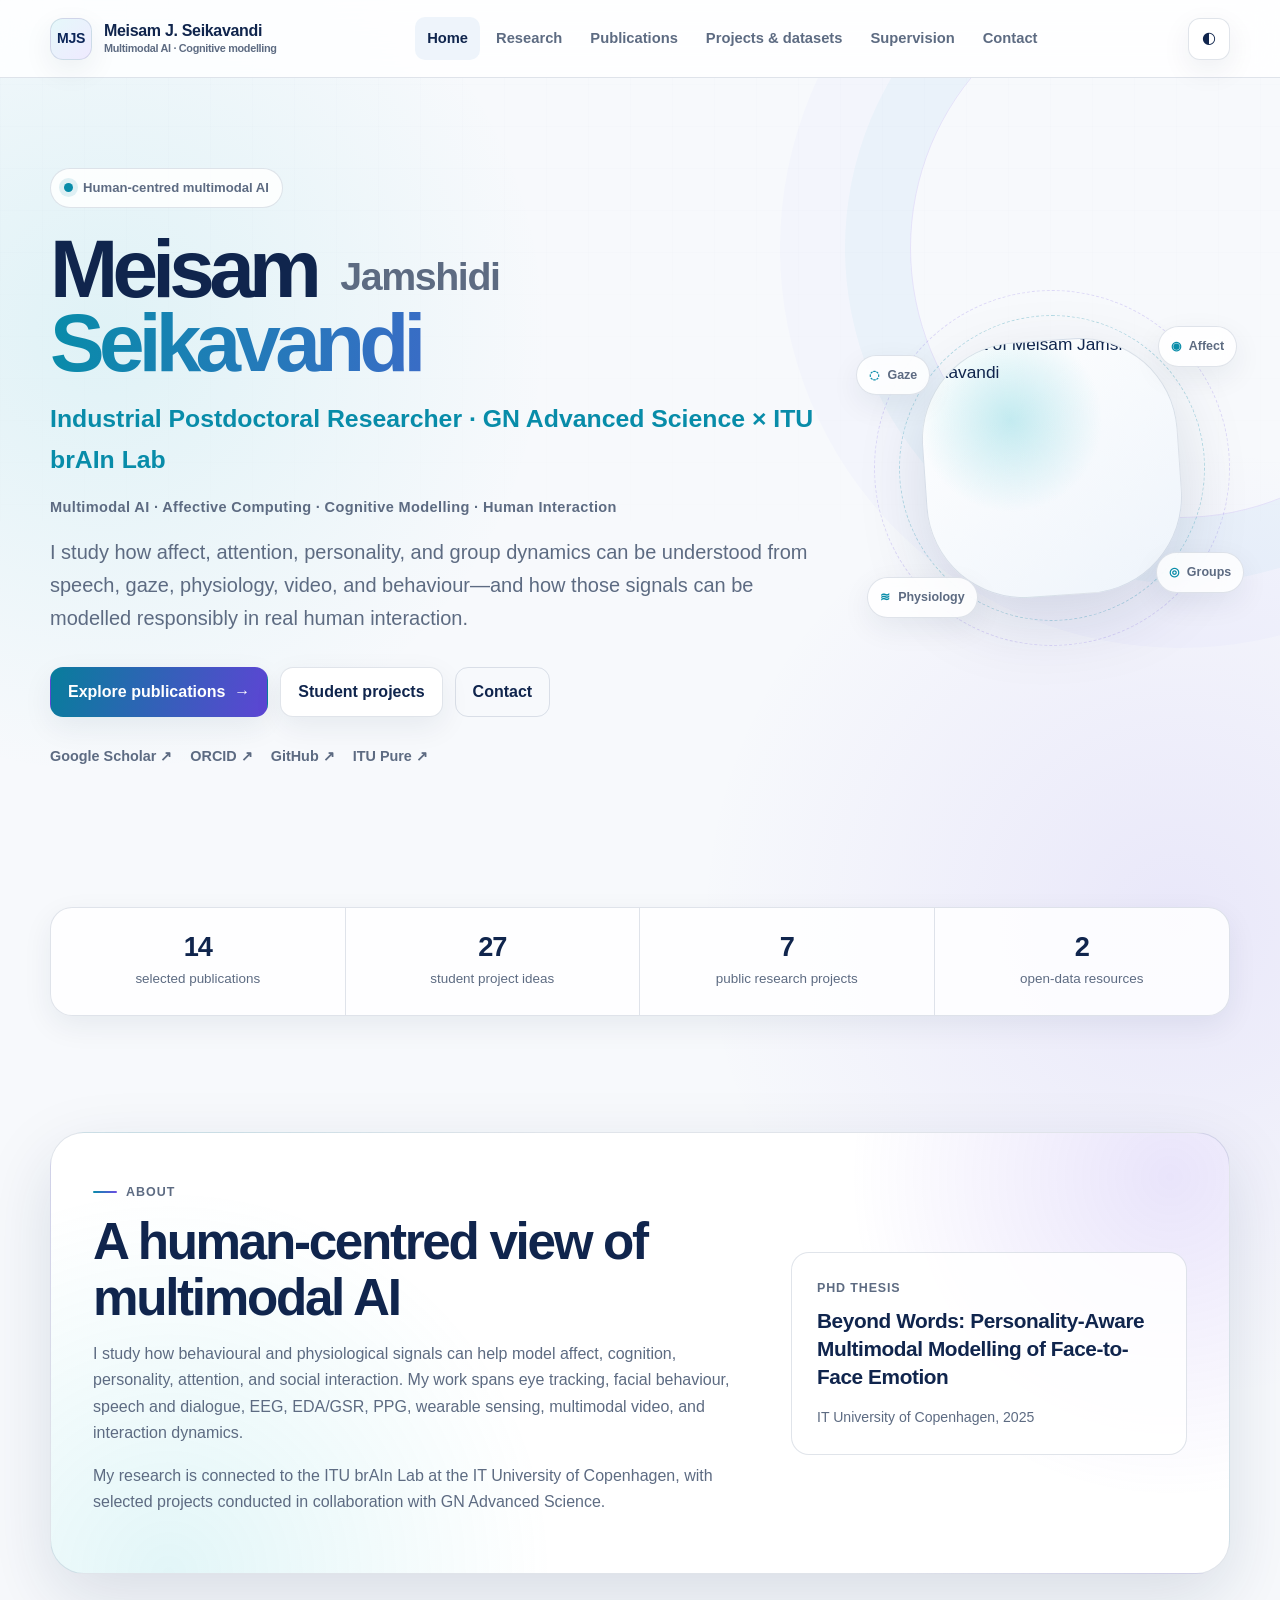
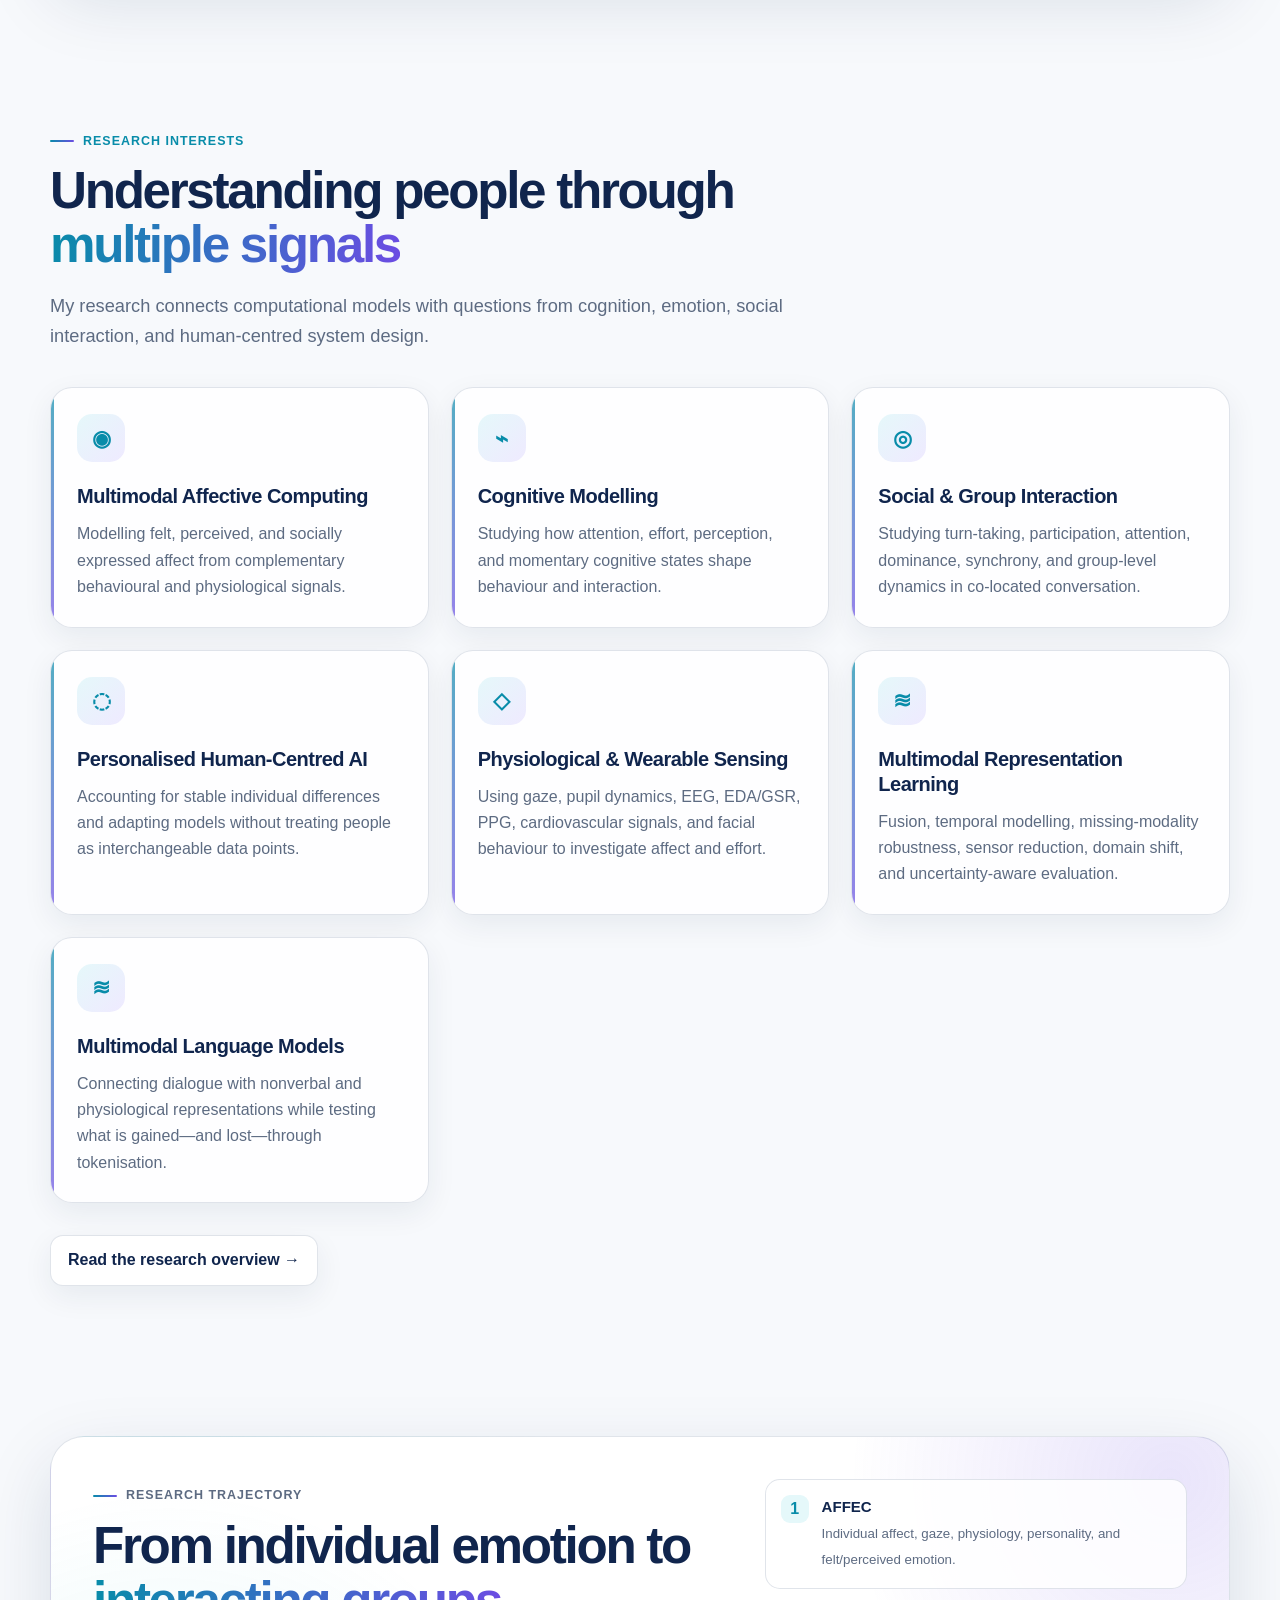
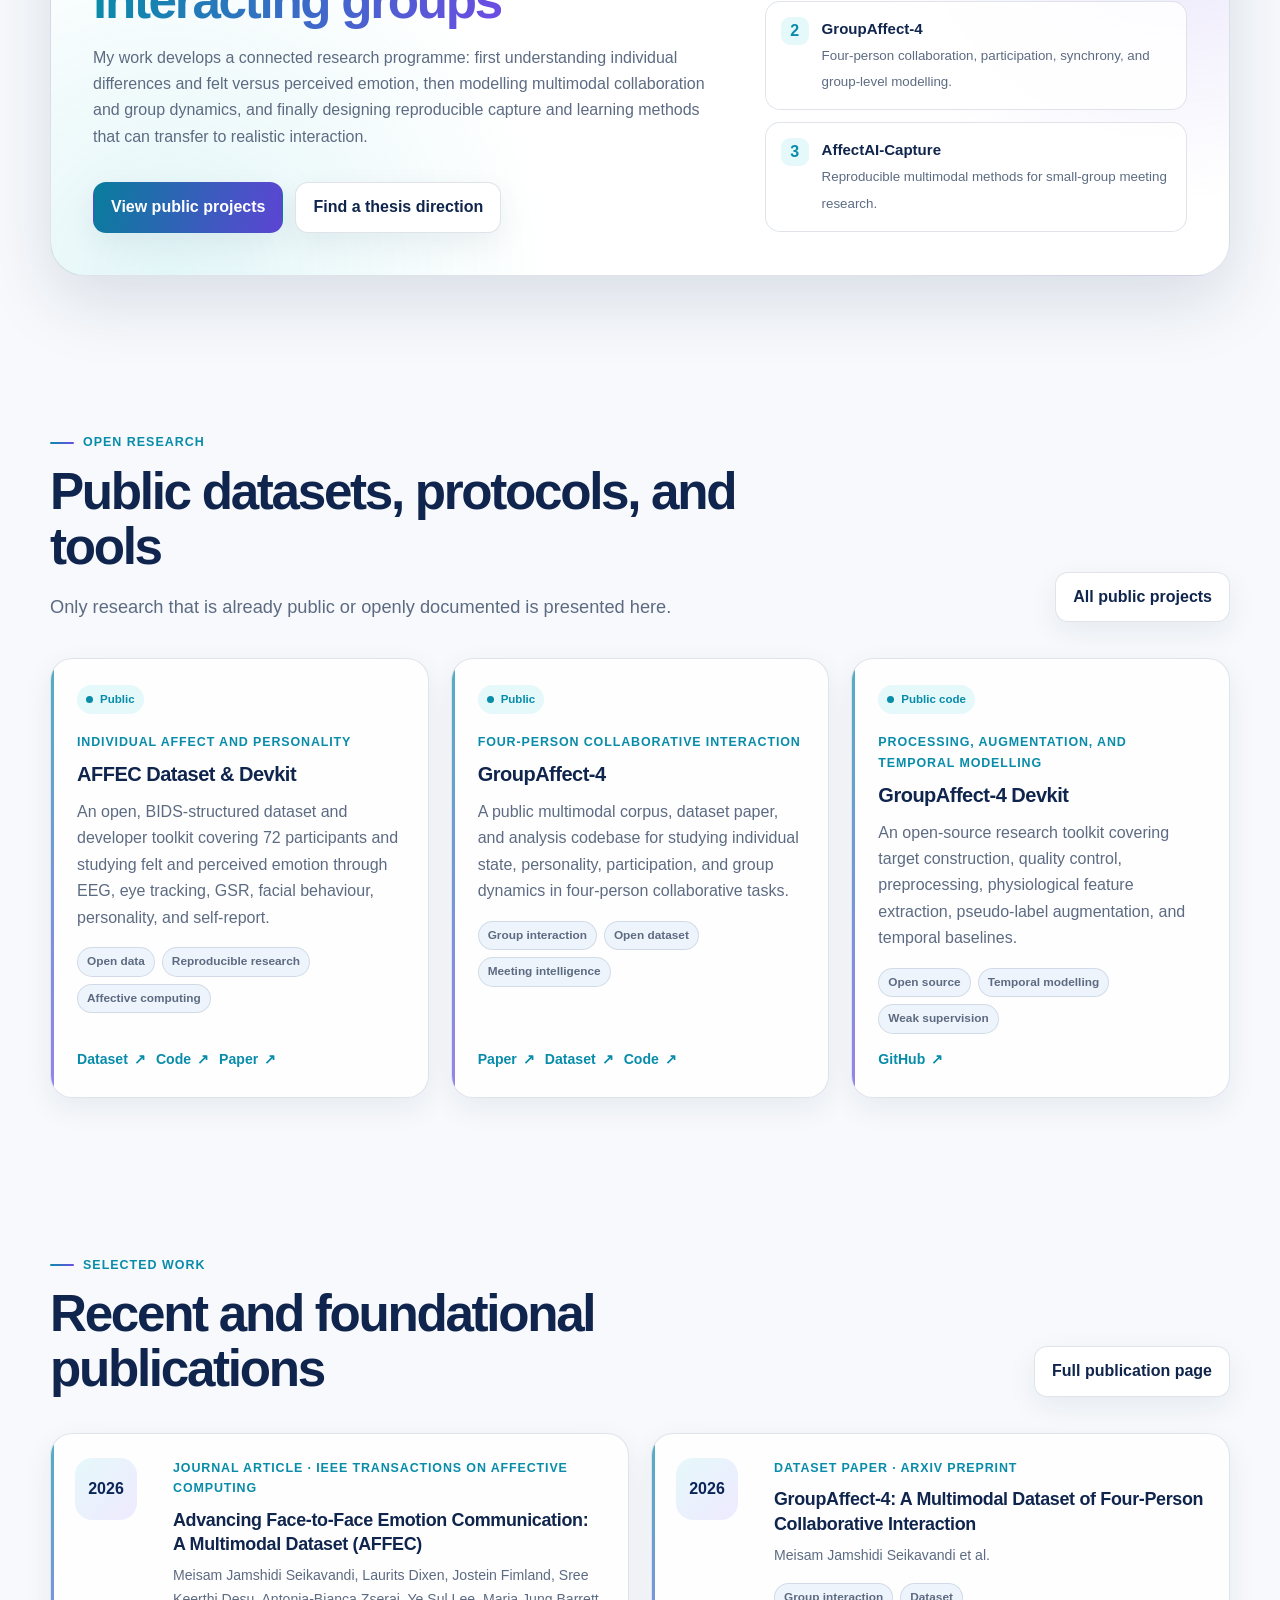
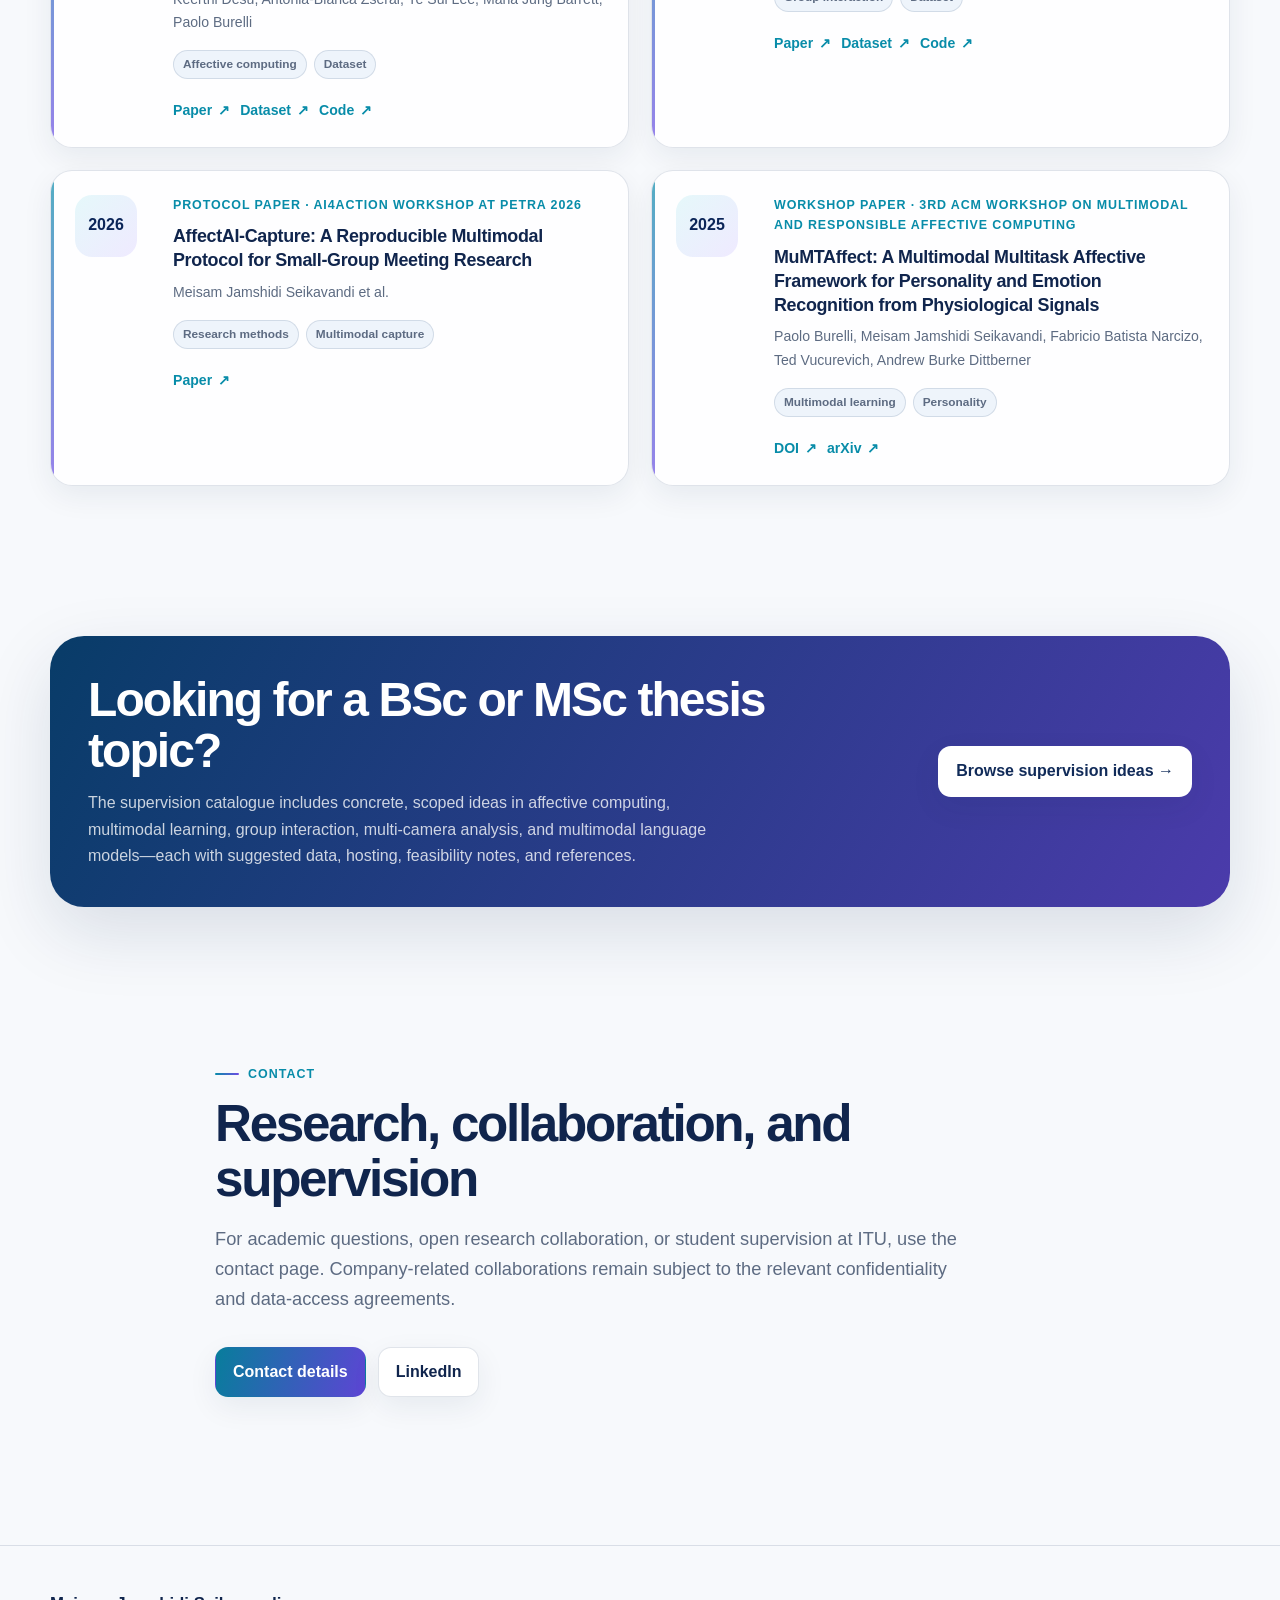
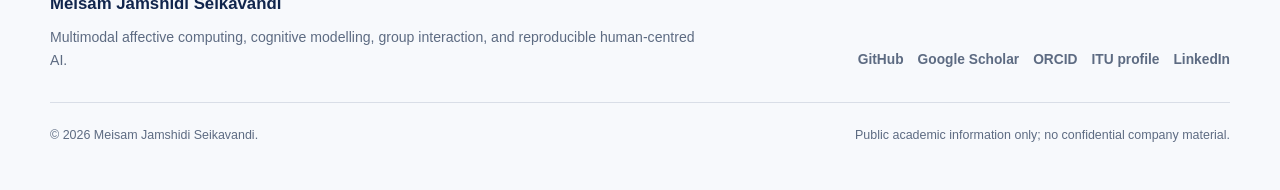
==== index.html @ 7ba114c7 "Create personal academic website" ====
<!doctype html>
<html lang="en">
<head>
  <meta charset="utf-8">
  <meta name="viewport" content="width=device-width, initial-scale=1">
  <title>Meisam Jamshidi Seikavandi | Multimodal AI & Cognitive Modelling</title>
  <meta name="description" content="Academic website of Meisam Jamshidi Seikavandi: multimodal affective computing, cognitive modelling, publications, public projects, and student supervision.">
  <meta name="author" content="Meisam Jamshidi Seikavandi">
  <meta name="theme-color" content="#0b2558">
  <link rel="canonical" href="https://meisamjam.github.io/">
  <link rel="icon" href="assets/img/favicon.svg" type="image/svg+xml">
  <link rel="manifest" href="site.webmanifest">
  <link rel="stylesheet" href="assets/css/styles.css">
  <meta property="og:type" content="website">
  <meta property="og:title" content="Meisam Jamshidi Seikavandi | Multimodal AI & Cognitive Modelling">
  <meta property="og:description" content="Academic website of Meisam Jamshidi Seikavandi: multimodal affective computing, cognitive modelling, publications, public projects, and student supervision.">
  <meta property="og:url" content="https://meisamjam.github.io/">
  <meta property="og:image" content="https://meisamjam.github.io/assets/img/og-card.png">
  <meta name="twitter:card" content="summary_large_image">
  
<script type="application/ld+json">
{
  "@context": "https://schema.org",
  "@type": "Person",
  "name": "Meisam Jamshidi Seikavandi",
  "url": "https://meisamjam.github.io/",
  "email": "mailto:meis@itu.dk",
  "jobTitle": "Industrial Postdoctoral Researcher",
  "affiliation": [
    {"@type": "Organization", "name": "GN Advanced Science"},
    {"@type": "CollegeOrUniversity", "name": "IT University of Copenhagen"}
  ],
  "sameAs": [
    "https://github.com/meisamjam",
    "https://orcid.org/0000-0002-1271-2481",
    "https://scholar.google.com/citations?hl=en&user=Su_d2HIAAAAJ",
    "https://pure.itu.dk/en/persons/meisam-jamshidi-seikavandi/",
    "https://www.linkedin.com/in/meisam-jamshidi-seikavandi/"
  ],
  "knowsAbout": [
    "Multimodal affective computing",
    "Cognitive modelling",
    "Eye tracking",
    "Psychophysiology",
    "Group interaction",
    "Meeting intelligence",
    "Machine learning"
  ]
}
</script>
</head>
<body data-page="home">
<a class="skip-link" href="#main">Skip to main content</a>
<header class="site-header"><div class="container nav-wrap">
<a class="brand" href="index.html" aria-label="Meisam Jamshidi Seikavandi — home">
  <span class="brand-mark" aria-hidden="true">MJS</span>
  <span class="brand-text">Meisam J. Seikavandi<small>Multimodal AI · Cognitive modelling</small></span>
</a>
<nav class="nav-links" id="navLinks" aria-label="Primary navigation">
  <a href="index.html" data-nav="home">Home</a>
  <a href="research.html" data-nav="research">Research</a>
  <a href="publications.html" data-nav="publications">Publications</a>
  <a href="projects.html" data-nav="projects">Projects & datasets</a>
  <a href="supervision.html" data-nav="supervision">Supervision</a>
  <a href="contact.html" data-nav="contact">Contact</a>
</nav>
<div class="nav-actions">
  <button class="icon-button" id="themeToggle" type="button" aria-label="Toggle colour theme" title="Toggle colour theme">◐</button>
  <button class="icon-button menu-button" id="menuToggle" type="button" aria-label="Open navigation" aria-expanded="false" aria-controls="navLinks">☰</button>
</div>
</div></header>
<main id="main">
  <section class="hero">
    <div class="container hero-grid">
      <div>
        <div class="hero-eyebrow"><span class="status-dot"></span> Human-centred multimodal AI</div>
        <h1>Meisam <span class="middle-name">Jamshidi</span><span class="name-break text-gradient">Seikavandi</span></h1>
        <p class="hero-role">Industrial Postdoctoral Researcher · GN Advanced Science × ITU brAIn Lab</p>
        <p class="research-identity">Multimodal AI · Affective Computing · Cognitive Modelling · Human Interaction</p>
        <p class="hero-copy">I study how affect, attention, personality, and group dynamics can be understood from speech, gaze, physiology, video, and behaviour—and how those signals can be modelled responsibly in real human interaction.</p>
        <div class="hero-actions">
          <a class="button button-primary" href="publications.html">Explore publications <span aria-hidden="true">→</span></a>
          <a class="button" href="supervision.html">Student projects</a>
          <a class="button button-ghost" href="contact.html">Contact</a>
        </div>
        <div class="hero-links" aria-label="Academic profiles">
          <a data-profile-link="scholar" href="#">Google Scholar ↗</a>
          <a data-profile-link="orcid" href="#">ORCID ↗</a>
          <a data-profile-link="github" href="#">GitHub ↗</a>
          <a data-profile-link="itu" href="#">ITU Pure ↗</a>
        </div>
      </div>
      <div class="hero-visual" aria-label="A visual representation of multimodal research">
        <div class="profile-orbit">
          <div class="profile-card"><img src="https://github.com/meisamjam.png" width="420" height="420" alt="Portrait of Meisam Jamshidi Seikavandi" referrerpolicy="no-referrer"></div>
          <span class="orbit-pill"><b>◉</b> Affect</span>
          <span class="orbit-pill"><b>◎</b> Groups</span>
          <span class="orbit-pill"><b>≋</b> Physiology</span>
          <span class="orbit-pill"><b>◌</b> Gaze</span>
        </div>
      </div>
    </div>
  </section>

  <section class="section-tight">
    <div class="container stat-strip" aria-label="Website overview">
      <div class="stat"><strong id="publicationCount">—</strong><span>selected publications</span></div>
      <div class="stat"><strong id="supervisionCount">—</strong><span>student project ideas</span></div>
      <div class="stat"><strong id="publicProjectCount">—</strong><span>public research projects</span></div>
      <div class="stat"><strong id="openDatasetCount">—</strong><span>open-data resources</span></div>
    </div>
  </section>

  <section class="section-tight" id="about">
    <div class="container highlight-panel about-panel">
      <div>
        <p class="section-kicker">About</p>
        <h2>A human-centred view of multimodal AI</h2>
        <p>I study how behavioural and physiological signals can help model affect, cognition, personality, attention, and social interaction. My work spans eye tracking, facial behaviour, speech and dialogue, EEG, EDA/GSR, PPG, wearable sensing, multimodal video, and interaction dynamics.</p>
        <p>My research is connected to the ITU brAIn Lab at the IT University of Copenhagen, with selected projects conducted in collaboration with GN Advanced Science.</p>
      </div>
      <aside class="thesis-callout">
        <p class="eyebrow">PhD thesis</p>
        <h3>Beyond Words: Personality-Aware Multimodal Modelling of Face-to-Face Emotion</h3>
        <p>IT University of Copenhagen, 2025</p>
      </aside>
    </div>
  </section>

  <section class="section" id="research">
    <div class="container">
      <div class="section-header">
        <div>
          <p class="section-kicker">Research interests</p>
          <h2 class="section-heading">Understanding people through <span class="text-gradient">multiple signals</span></h2>
          <p class="section-lead">My research connects computational models with questions from cognition, emotion, social interaction, and human-centred system design.</p>
        </div>
      </div>
      <div class="grid grid-3" id="interestGrid" data-research-grid></div>
      <div class="hero-actions">
        <a class="button" href="research.html">Read the research overview →</a>
      </div>
    </div>
  </section>

  <section class="section-tight">
    <div class="container highlight-panel">
      <div>
        <p class="section-kicker">Research trajectory</p>
        <h2>From individual emotion to <span class="text-gradient">interacting groups</span></h2>
        <p>My work develops a connected research programme: first understanding individual differences and felt versus perceived emotion, then modelling multimodal collaboration and group dynamics, and finally designing reproducible capture and learning methods that can transfer to realistic interaction.</p>
        <div class="hero-actions">
          <a class="button button-primary" href="projects.html">View public projects</a>
          <a class="button" href="supervision.html">Find a thesis direction</a>
        </div>
      </div>
      <div class="highlight-list">
        <div class="highlight-item"><span>1</span><div><b>AFFEC</b><small>Individual affect, gaze, physiology, personality, and felt/perceived emotion.</small></div></div>
        <div class="highlight-item"><span>2</span><div><b>GroupAffect-4</b><small>Four-person collaboration, participation, synchrony, and group-level modelling.</small></div></div>
        <div class="highlight-item"><span>3</span><div><b>AffectAI-Capture</b><small>Reproducible multimodal methods for small-group meeting research.</small></div></div>
      </div>
    </div>
  </section>

  <section class="section" id="projects">
    <div class="container">
      <div class="section-header">
        <div>
          <p class="section-kicker">Open research</p>
          <h2 class="section-heading">Public datasets, protocols, and tools</h2>
          <p class="section-lead">Only research that is already public or openly documented is presented here.</p>
        </div>
        <a class="button" href="projects.html">All public projects</a>
      </div>
      <div class="grid grid-3" id="featuredProjects"></div>
    </div>
  </section>

  <section class="section-tight" id="publications">
    <div class="container">
      <div class="section-header">
        <div>
          <p class="section-kicker">Selected work</p>
          <h2 class="section-heading">Recent and foundational publications</h2>
        </div>
        <a class="button" href="publications.html">Full publication page</a>
      </div>
      <div class="grid grid-2" id="featuredPublications"></div>
    </div>
  </section>

  <section class="section">
    <div class="container cta">
      <div>
        <h2>Looking for a BSc or MSc thesis topic?</h2>
        <p>The supervision catalogue includes concrete, scoped ideas in affective computing, multimodal learning, group interaction, multi-camera analysis, and multimodal language models—each with suggested data, hosting, feasibility notes, and references.</p>
      </div>
      <a class="button" href="supervision.html">Browse supervision ideas →</a>
    </div>
  </section>

  <section class="section-tight" id="contact">
    <div class="narrow">
      <p class="section-kicker">Contact</p>
      <h2 class="section-heading">Research, collaboration, and supervision</h2>
      <p class="section-lead">For academic questions, open research collaboration, or student supervision at ITU, use the contact page. Company-related collaborations remain subject to the relevant confidentiality and data-access agreements.</p>
      <div class="hero-actions">
        <a class="button button-primary" href="contact.html">Contact details</a>
        <a class="button" data-profile-link="linkedin" href="#">LinkedIn</a>
      </div>
    </div>
  </section>
</main>

<footer class="site-footer">
  <div class="container">
    <div class="footer-grid">
      <div>
        <div class="footer-title">Meisam Jamshidi Seikavandi</div>
        <p class="footer-copy">Multimodal affective computing, cognitive modelling, group interaction, and reproducible human-centred AI.</p>
      </div>
      <div class="footer-links">
        <a data-profile-link="github" href="#">GitHub</a>
        <a data-profile-link="scholar" href="#">Google Scholar</a>
        <a data-profile-link="orcid" href="#">ORCID</a>
        <a data-profile-link="itu" href="#">ITU profile</a>
        <a data-profile-link="linkedin" href="#">LinkedIn</a>
      </div>
    </div>
    <div class="footer-bottom">
      <span>© <span data-current-year></span> Meisam Jamshidi Seikavandi.</span>
      <span>Public academic information only; no confidential company material.</span>
    </div>
  </div>
</footer>
<button class="icon-button back-to-top" id="backToTop" type="button" aria-label="Back to top" title="Back to top">↑</button>
<script src="assets/data/profile.js"></script>
<script src="assets/js/data.js"></script>
<script src="assets/js/main.js"></script>

</body>
</html>
---- assets/css/styles.css ----
:root {
  --bg: #f7f9fc;
  --bg-elevated: rgba(255, 255, 255, 0.84);
  --surface: #ffffff;
  --surface-2: #eef4fb;
  --text: #10254d;
  --muted: #5d6b82;
  --line: rgba(18, 48, 93, 0.13);
  --navy: #0b2558;
  --teal: #088ca9;
  --cyan: #20b8c7;
  --violet: #6c4ce3;
  --violet-soft: #efeaff;
  --teal-soft: #e5f8fa;
  --shadow-sm: 0 10px 30px rgba(16, 37, 77, 0.07);
  --shadow-lg: 0 25px 70px rgba(16, 37, 77, 0.13);
  --radius-sm: 12px;
  --radius: 22px;
  --radius-lg: 34px;
  --container: 1180px;
  --header-height: 78px;
  color-scheme: light;
}
[data-theme="dark"] {
  --bg: #081426;
  --bg-elevated: rgba(10, 26, 48, 0.88);
  --surface: #0e203a;
  --surface-2: #132945;
  --text: #edf5ff;
  --muted: #a9b9cf;
  --line: rgba(216, 232, 255, 0.13);
  --navy: #edf5ff;
  --teal: #42cfde;
  --cyan: #62dce5;
  --violet: #9e8aff;
  --violet-soft: rgba(108, 76, 227, 0.16);
  --teal-soft: rgba(8, 140, 169, 0.16);
  --shadow-sm: 0 12px 32px rgba(0, 0, 0, 0.18);
  --shadow-lg: 0 28px 80px rgba(0, 0, 0, 0.34);
  color-scheme: dark;
}
*,
*::before,
*::after { box-sizing: border-box; }
html {
  scroll-behavior: smooth;
  scroll-padding-top: calc(var(--header-height) + 24px);
}
body {
  margin: 0;
  min-height: 100vh;
  font-family: Inter, ui-sans-serif, -apple-system, BlinkMacSystemFont, "Segoe UI", Roboto, Helvetica, Arial, sans-serif;
  font-size: 16px;
  line-height: 1.65;
  color: var(--text);
  background:
    radial-gradient(circle at 8% 5%, rgba(32, 184, 199, 0.11), transparent 28rem),
    radial-gradient(circle at 92% 14%, rgba(108, 76, 227, 0.10), transparent 30rem),
    var(--bg);
  text-rendering: optimizeLegibility;
  -webkit-font-smoothing: antialiased;
}
body::before {
  content: "";
  position: fixed;
  inset: 0;
  pointer-events: none;
  opacity: .35;
  background-image:
    linear-gradient(rgba(19, 67, 109, .035) 1px, transparent 1px),
    linear-gradient(90deg, rgba(19, 67, 109, .035) 1px, transparent 1px);
  background-size: 42px 42px;
  mask-image: linear-gradient(to bottom, black, transparent 80%);
  z-index: -1;
}
a { color: var(--teal); text-decoration-thickness: .08em; text-underline-offset: .18em; }
a:hover { color: var(--violet); }
img, svg { max-width: 100%; display: block; }
button, input, select { font: inherit; }
button { color: inherit; }
[hidden] { display: none !important; }
::selection { background: rgba(32, 184, 199, .25); }
:focus-visible { outline: 3px solid color-mix(in srgb, var(--cyan), white 18%); outline-offset: 3px; }
.skip-link {
  position: fixed;
  left: 16px;
  top: -100px;
  z-index: 999;
  padding: 10px 16px;
  border-radius: 10px;
  background: var(--navy);
  color: white;
  transition: top .2s ease;
}
.skip-link:focus { top: 16px; }
.container {
  width: min(calc(100% - 36px), var(--container));
  margin-inline: auto;
}
.narrow { width: min(calc(100% - 36px), 850px); margin-inline: auto; }
.section { padding: 92px 0; }
.section-tight { padding: 58px 0; }
.section-kicker {
  display: inline-flex;
  align-items: center;
  gap: 9px;
  margin: 0 0 12px;
  font-weight: 780;
  color: var(--teal);
  letter-spacing: .08em;
  text-transform: uppercase;
  font-size: .78rem;
}
.section-kicker::before {
  content: "";
  width: 24px;
  height: 2px;
  border-radius: 5px;
  background: linear-gradient(90deg, var(--teal), var(--violet));
}
.section-heading {
  margin: 0;
  max-width: 800px;
  font-size: clamp(2rem, 4vw, 3.45rem);
  line-height: 1.07;
  letter-spacing: -.045em;
}
.section-lead {
  max-width: 760px;
  margin: 18px 0 0;
  color: var(--muted);
  font-size: clamp(1rem, 1.5vw, 1.14rem);
}
.section-header {
  display: flex;
  justify-content: space-between;
  align-items: end;
  gap: 28px;
  margin-bottom: 36px;
}
.text-gradient {
  background: linear-gradient(100deg, var(--teal), var(--violet));
  -webkit-background-clip: text;
  background-clip: text;
  color: transparent;
}
.site-header {
  position: sticky;
  top: 0;
  z-index: 100;
  height: var(--header-height);
  border-bottom: 1px solid var(--line);
  background: var(--bg-elevated);
  backdrop-filter: blur(18px) saturate(150%);
  -webkit-backdrop-filter: blur(18px) saturate(150%);
}
.nav-wrap {
  height: 100%;
  display: flex;
  align-items: center;
  justify-content: space-between;
  gap: 24px;
}
.brand {
  display: inline-flex;
  align-items: center;
  gap: 12px;
  color: var(--text);
  text-decoration: none;
  font-weight: 820;
  letter-spacing: -.02em;
}
.brand-mark {
  width: 42px;
  height: 42px;
  display: grid;
  place-items: center;
  border: 1px solid var(--line);
  border-radius: 13px;
  background: linear-gradient(135deg, var(--teal-soft), var(--violet-soft));
  color: var(--navy);
  font-size: .88rem;
  box-shadow: var(--shadow-sm);
}
.brand-text { display: grid; line-height: 1.1; }
.brand-text small { color: var(--muted); font-weight: 620; font-size: .68rem; margin-top: 3px; }
.nav-links {
  display: flex;
  align-items: center;
  gap: 4px;
}
.nav-links a {
  padding: 9px 12px;
  border-radius: 10px;
  color: var(--muted);
  text-decoration: none;
  font-weight: 680;
  font-size: .92rem;
}
.nav-links a:hover,
.nav-links a[aria-current="page"] {
  color: var(--text);
  background: var(--surface-2);
}
.nav-actions { display: flex; align-items: center; gap: 8px; }
.icon-button {
  width: 42px;
  height: 42px;
  display: grid;
  place-items: center;
  border: 1px solid var(--line);
  border-radius: 12px;
  background: var(--surface);
  cursor: pointer;
  box-shadow: var(--shadow-sm);
}
.icon-button:hover { border-color: color-mix(in srgb, var(--teal), transparent 45%); transform: translateY(-1px); }
.menu-button { display: none; }
.hero {
  position: relative;
  overflow: hidden;
  padding: 90px 0 80px;
}
.hero::after {
  content: "";
  position: absolute;
  width: 540px;
  height: 540px;
  right: -170px;
  top: -100px;
  border: 1px solid rgba(108, 76, 227, .13);
  border-radius: 50%;
  box-shadow:
    0 0 0 65px rgba(32, 184, 199, .04),
    0 0 0 130px rgba(108, 76, 227, .025);
  pointer-events: none;
}
.hero-grid {
  display: grid;
  grid-template-columns: minmax(0, 1.4fr) minmax(300px, .65fr);
  gap: 58px;
  align-items: center;
}
.hero-eyebrow {
  display: inline-flex;
  align-items: center;
  gap: 10px;
  padding: 8px 13px;
  border: 1px solid var(--line);
  border-radius: 999px;
  color: var(--muted);
  background: var(--bg-elevated);
  font-weight: 700;
  font-size: .82rem;
}
.status-dot {
  width: 9px;
  height: 9px;
  border-radius: 50%;
  background: var(--teal);
  box-shadow: 0 0 0 5px rgba(8, 140, 169, .12);
}
.hero h1 {
  margin: 24px 0 18px;
  max-width: 850px;
  font-size: clamp(3.2rem, 6.4vw, 5.5rem);
  line-height: .91;
  letter-spacing: -.07em;
}
.hero h1 .name-break { display: block; }
.hero h1 .middle-name { display: inline-block; margin-left: .18em; font-size: .48em; letter-spacing: -.035em; vertical-align: .18em; color: var(--muted); }
.hero-role {
  margin: 0 0 20px;
  color: var(--teal);
  font-weight: 790;
  font-size: clamp(1.1rem, 2.2vw, 1.55rem);
}
.research-identity {
  margin: -6px 0 17px;
  color: var(--muted);
  font-size: .91rem;
  font-weight: 740;
  letter-spacing: .025em;
}
.hero-copy {
  max-width: 760px;
  margin: 0;
  color: var(--muted);
  font-size: clamp(1.05rem, 1.7vw, 1.25rem);
}
.hero-actions {
  display: flex;
  flex-wrap: wrap;
  gap: 12px;
  margin-top: 32px;
}
.button {
  display: inline-flex;
  align-items: center;
  justify-content: center;
  gap: 9px;
  min-height: 46px;
  padding: 11px 17px;
  border: 1px solid var(--line);
  border-radius: 13px;
  color: var(--text);
  background: var(--surface);
  text-decoration: none;
  font-weight: 760;
  box-shadow: var(--shadow-sm);
  cursor: pointer;
  transition: transform .18s ease, box-shadow .18s ease, border-color .18s ease;
}
.button:hover {
  color: var(--text);
  border-color: rgba(8, 140, 169, .35);
  transform: translateY(-2px);
  box-shadow: var(--shadow-lg);
}
.button-primary {
  color: white;
  border-color: transparent;
  background: linear-gradient(105deg, #087d9c, #5d45d4);
}
.button-primary:hover { color: white; }
.button-ghost { background: transparent; box-shadow: none; }
.hero-links {
  display: flex;
  flex-wrap: wrap;
  gap: 18px;
  margin-top: 28px;
}
.hero-links a {
  color: var(--muted);
  text-decoration: none;
  font-weight: 680;
  font-size: .9rem;
}
.hero-links a:hover { color: var(--teal); }
.hero-visual {
  position: relative;
  min-height: 490px;
  display: grid;
  place-items: center;
}
.profile-orbit {
  position: relative;
  width: min(100%, 420px);
  aspect-ratio: 1;
  display: grid;
  place-items: center;
}
.profile-orbit::before,
.profile-orbit::after {
  content: "";
  position: absolute;
  inset: 7%;
  border: 1px dashed rgba(8, 140, 169, .28);
  border-radius: 50%;
  animation: spin 32s linear infinite;
}
.profile-orbit::after {
  inset: 0;
  border-color: rgba(108, 76, 227, .19);
  animation-direction: reverse;
  animation-duration: 44s;
}
.profile-card {
  position: relative;
  z-index: 2;
  width: 72%;
  aspect-ratio: 1;
  display: grid;
  place-items: center;
  border: 1px solid var(--line);
  border-radius: 38%;
  overflow: hidden;
  background:
    radial-gradient(circle at 35% 30%, rgba(32, 184, 199, .25), transparent 38%),
    linear-gradient(145deg, var(--surface), var(--surface-2));
  box-shadow: var(--shadow-lg);
  transform: rotate(-4deg);
}
.profile-card img {
  width: 100%;
  height: 100%;
  object-fit: cover;
  transform: rotate(4deg) scale(1.08);
}
.profile-initials {
  font-size: clamp(3.3rem, 8vw, 5.8rem);
  font-weight: 870;
  letter-spacing: -.08em;
  color: var(--navy);
}
.orbit-pill {
  position: absolute;
  z-index: 3;
  display: flex;
  align-items: center;
  gap: 8px;
  padding: 9px 12px;
  border: 1px solid var(--line);
  border-radius: 999px;
  background: var(--bg-elevated);
  backdrop-filter: blur(10px);
  box-shadow: var(--shadow-sm);
  color: var(--muted);
  font-size: .78rem;
  font-weight: 720;
}
.orbit-pill b { color: var(--teal); }
.orbit-pill:nth-child(2) { top: 10%; right: -2%; }
.orbit-pill:nth-child(3) { bottom: 15%; right: -4%; }
.orbit-pill:nth-child(4) { bottom: 8%; left: -2%; }
.orbit-pill:nth-child(5) { top: 18%; left: -5%; }
@keyframes spin { to { transform: rotate(360deg); } }
.stat-strip {
  display: grid;
  grid-template-columns: repeat(4, 1fr);
  border: 1px solid var(--line);
  border-radius: var(--radius);
  background: var(--bg-elevated);
  box-shadow: var(--shadow-sm);
  overflow: hidden;
}
.stat {
  padding: 25px;
  text-align: center;
  border-right: 1px solid var(--line);
}
.stat:last-child { border-right: 0; }
.stat strong { display: block; font-size: 1.7rem; line-height: 1; letter-spacing: -.04em; }
.stat span { display: block; margin-top: 8px; color: var(--muted); font-size: .84rem; }
.grid { display: grid; gap: 22px; }
.grid-2 { grid-template-columns: repeat(2, minmax(0, 1fr)); }
.grid-3 { grid-template-columns: repeat(3, minmax(0, 1fr)); }
.card {
  position: relative;
  border: 1px solid var(--line);
  border-radius: var(--radius);
  background: var(--bg-elevated);
  box-shadow: var(--shadow-sm);
  overflow: hidden;
}
.card::before {
  content: "";
  position: absolute;
  inset: 0 auto 0 0;
  width: 3px;
  background: linear-gradient(var(--teal), var(--violet));
  opacity: .7;
}
.card-body { padding: 26px; }
.card-title { margin: 0; font-size: 1.25rem; line-height: 1.25; letter-spacing: -.025em; }
.card-copy { margin: 12px 0 0; color: var(--muted); }
.interest-card { min-height: 215px; }
.interest-icon {
  width: 48px;
  height: 48px;
  display: grid;
  place-items: center;
  margin-bottom: 22px;
  border-radius: 15px;
  background: linear-gradient(135deg, var(--teal-soft), var(--violet-soft));
  color: var(--teal);
  font-size: 1.35rem;
  font-weight: 900;
}
.highlight-panel {
  position: relative;
  display: grid;
  grid-template-columns: 1.2fr .8fr;
  gap: 38px;
  padding: 42px;
  border: 1px solid var(--line);
  border-radius: var(--radius-lg);
  background:
    radial-gradient(circle at 95% 10%, rgba(108, 76, 227, .15), transparent 20rem),
    radial-gradient(circle at 10% 100%, rgba(32, 184, 199, .13), transparent 24rem),
    var(--surface);
  box-shadow: var(--shadow-lg);
}
.highlight-panel h2 { margin: 0; font-size: clamp(2rem, 4vw, 3.3rem); line-height: 1.08; letter-spacing: -.045em; }
.highlight-panel p { color: var(--muted); }
.about-panel { grid-template-columns: 1.25fr .75fr; align-items: center; }
.thesis-callout {
  padding: 25px;
  border: 1px solid var(--line);
  border-radius: 18px;
  background: var(--bg-elevated);
}
.thesis-callout h3 { margin: 0; font-size: 1.3rem; line-height: 1.35; letter-spacing: -.02em; }
.thesis-callout p:last-child { margin-bottom: 0; font-size: .88rem; }
.highlight-list {
  display: grid;
  gap: 12px;
  align-content: center;
}
.highlight-item {
  display: flex;
  gap: 13px;
  align-items: start;
  padding: 15px;
  border: 1px solid var(--line);
  border-radius: 15px;
  background: var(--bg-elevated);
}
.highlight-item span:first-child {
  flex: 0 0 28px;
  height: 28px;
  display: grid;
  place-items: center;
  border-radius: 9px;
  background: var(--teal-soft);
  color: var(--teal);
  font-weight: 900;
}
.highlight-item b { display: block; font-size: .94rem; }
.highlight-item small { color: var(--muted); }
.eyebrow {
  margin: 0 0 9px;
  color: var(--teal);
  font-size: .78rem;
  font-weight: 800;
  letter-spacing: .07em;
  text-transform: uppercase;
}
.tag-row { display: flex; flex-wrap: wrap; gap: 7px; margin-top: 16px; }
.tag {
  display: inline-flex;
  align-items: center;
  min-height: 27px;
  padding: 4px 9px;
  border: 1px solid var(--line);
  border-radius: 999px;
  color: var(--muted);
  background: var(--surface-2);
  font-size: .74rem;
  font-weight: 700;
}
.tag-teal { color: var(--teal); background: var(--teal-soft); }
.tag-violet { color: var(--violet); background: var(--violet-soft); }
.link-row { display: flex; flex-wrap: wrap; gap: 10px; margin-top: 20px; }
.text-link {
  display: inline-flex;
  align-items: center;
  gap: 6px;
  color: var(--teal);
  text-decoration: none;
  font-size: .88rem;
  font-weight: 790;
}
.text-link::after { content: "↗"; transition: transform .15s ease; }
.text-link:hover::after { transform: translate(2px, -2px); }
.publication-identifier {
  color: var(--muted);
  font-size: .82rem;
  font-weight: 700;
}
.publication-card { display: grid; grid-template-columns: 76px 1fr; gap: 22px; padding: 24px; }
.pub-year {
  width: 62px;
  height: 62px;
  display: grid;
  place-items: center;
  border-radius: 17px;
  background: linear-gradient(135deg, var(--teal-soft), var(--violet-soft));
  color: var(--navy);
  font-weight: 850;
}
.pub-content h3 { margin: 0; font-size: 1.12rem; line-height: 1.35; letter-spacing: -.018em; }
.pub-meta { margin: 8px 0 0; color: var(--muted); font-size: .88rem; }
.pub-summary { margin: 12px 0 0; color: var(--muted); font-size: .93rem; }
.page-hero {
  padding: 80px 0 54px;
  border-bottom: 1px solid var(--line);
}
.page-hero h1 {
  margin: 12px 0 16px;
  max-width: 900px;
  font-size: clamp(2.9rem, 5.7vw, 5.15rem);
  line-height: .96;
  letter-spacing: -.065em;
}
.page-hero p { max-width: 770px; margin: 0; color: var(--muted); font-size: 1.13rem; }
.filter-bar {
  position: sticky;
  top: calc(var(--header-height) + 12px);
  z-index: 30;
  display: grid;
  grid-template-columns: minmax(220px, 1fr) repeat(3, minmax(140px, .42fr));
  gap: 12px;
  margin-bottom: 30px;
  padding: 13px;
  border: 1px solid var(--line);
  border-radius: 18px;
  background: var(--bg-elevated);
  backdrop-filter: blur(16px);
  box-shadow: var(--shadow-sm);
}
.filter-bar.supervision-filters { grid-template-columns: minmax(230px, 1.2fr) repeat(4, minmax(135px, .45fr)); }
.field { position: relative; }
.field label {
  position: absolute;
  width: 1px; height: 1px; padding: 0; margin: -1px;
  overflow: hidden; clip: rect(0,0,0,0); white-space: nowrap; border: 0;
}
.field input,
.field select {
  width: 100%;
  height: 46px;
  padding: 0 13px;
  border: 1px solid var(--line);
  border-radius: 12px;
  outline: 0;
  color: var(--text);
  background: var(--surface);
}
.field input:focus,
.field select:focus { border-color: var(--teal); box-shadow: 0 0 0 4px rgba(8, 140, 169, .11); }
.results-meta {
  display: flex;
  align-items: center;
  justify-content: space-between;
  gap: 16px;
  margin: 0 0 18px;
  color: var(--muted);
  font-size: .9rem;
}
.publication-list { display: grid; gap: 15px; }
.publication-item {
  border: 1px solid var(--line);
  border-radius: 18px;
  background: var(--bg-elevated);
  box-shadow: var(--shadow-sm);
}
.publication-item .publication-card { padding: 22px; }
.project-card {
  display: flex;
  flex-direction: column;
  min-height: 330px;
}
.project-card .card-body { display: flex; flex-direction: column; height: 100%; }
.project-card .link-row { margin-top: auto; padding-top: 14px; }
.status {
  display: inline-flex;
  width: fit-content;
  align-items: center;
  gap: 7px;
  padding: 5px 9px;
  border-radius: 999px;
  background: var(--teal-soft);
  color: var(--teal);
  font-size: .72rem;
  font-weight: 800;
}
.status::before { content: ""; width: 7px; height: 7px; border-radius: 50%; background: currentColor; }
.disclosure-note {
  display: flex;
  align-items: start;
  gap: 14px;
  margin-bottom: 30px;
  padding: 18px 20px;
  border: 1px solid rgba(8, 140, 169, .24);
  border-radius: 16px;
  background: var(--teal-soft);
}
.disclosure-note strong { display: block; margin-bottom: 2px; }
.disclosure-note p { margin: 0; color: var(--muted); font-size: .92rem; }
.supervision-intro {
  display: grid;
  grid-template-columns: 1.1fr .9fr;
  gap: 24px;
  margin-bottom: 36px;
}
.scope-card { padding: 25px; }
.scope-list { display: grid; gap: 11px; margin-top: 18px; }
.scope-list div { display: grid; grid-template-columns: 55px 1fr; gap: 13px; align-items: start; }
.scope-list b {
  color: var(--teal);
  font-size: .85rem;
}
.scope-list span { color: var(--muted); font-size: .91rem; }
.supervision-list { display: grid; gap: 15px; }
.thesis-card {
  border: 1px solid var(--line);
  border-radius: 18px;
  background: var(--bg-elevated);
  box-shadow: var(--shadow-sm);
  overflow: clip;
}
.thesis-card summary {
  position: relative;
  display: grid;
  grid-template-columns: 50px minmax(0, 1fr) auto;
  align-items: center;
  gap: 17px;
  padding: 20px 22px;
  list-style: none;
  cursor: pointer;
}
.thesis-card summary::-webkit-details-marker { display: none; }
.thesis-card summary:hover { background: var(--surface-2); }
.thesis-number {
  width: 42px; height: 42px;
  display: grid; place-items: center;
  border-radius: 13px;
  background: linear-gradient(135deg, var(--teal-soft), var(--violet-soft));
  color: var(--navy);
  font-weight: 850;
}
.thesis-title { min-width: 0; }
.thesis-title h3 { margin: 0; font-size: 1.05rem; line-height: 1.32; }
.thesis-title .tag-row { margin-top: 9px; }
.expand-icon {
  width: 34px; height: 34px;
  display: grid; place-items: center;
  border: 1px solid var(--line);
  border-radius: 11px;
  background: var(--surface);
  transition: transform .2s ease;
}
.thesis-card[open] .expand-icon { transform: rotate(45deg); }
.thesis-detail {
  padding: 0 22px 23px 89px;
  border-top: 1px solid var(--line);
}
.thesis-detail p { color: var(--muted); }
.meta-grid {
  display: grid;
  grid-template-columns: repeat(3, minmax(0, 1fr));
  gap: 10px;
  margin: 19px 0;
}
.meta-box {
  padding: 12px;
  border: 1px solid var(--line);
  border-radius: 12px;
  background: var(--surface-2);
}
.meta-box small { display: block; color: var(--muted); font-size: .7rem; font-weight: 790; text-transform: uppercase; letter-spacing: .06em; }
.meta-box span { display: block; margin-top: 4px; font-size: .86rem; font-weight: 680; }
.ref-links { display: flex; flex-wrap: wrap; gap: 7px; margin-top: 14px; }
.ref-chip {
  display: inline-flex;
  align-items: center;
  justify-content: center;
  min-width: 34px;
  height: 30px;
  padding: 0 9px;
  border: 1px solid var(--line);
  border-radius: 9px;
  color: var(--teal);
  background: var(--surface);
  text-decoration: none;
  font-size: .76rem;
  font-weight: 800;
}
.ref-chip:hover { color: white; background: var(--teal); }
.reference-list { display: grid; gap: 12px; counter-reset: refs; }
.reference-item {
  display: grid;
  grid-template-columns: 44px 1fr;
  gap: 14px;
  padding: 17px;
  border: 1px solid var(--line);
  border-radius: 15px;
  background: var(--bg-elevated);
}
.reference-number {
  width: 38px; height: 38px;
  display: grid; place-items: center;
  border-radius: 11px;
  background: var(--surface-2);
  color: var(--teal);
  font-weight: 850;
}
.reference-item p { margin: 0; font-size: .92rem; }
.reference-item small { color: var(--muted); }
.reference-item a { display: inline-block; margin-top: 7px; font-size: .82rem; font-weight: 750; text-decoration: none; }
.reference-note { display: block; margin-top: 7px; }
.empty-state {
  padding: 42px;
  border: 1px dashed var(--line);
  border-radius: 18px;
  text-align: center;
  color: var(--muted);
}
.cta {
  display: grid;
  grid-template-columns: 1fr auto;
  gap: 30px;
  align-items: center;
  padding: 38px;
  border-radius: var(--radius-lg);
  background: linear-gradient(120deg, #083c68, #4b3bab);
  color: white;
  box-shadow: var(--shadow-lg);
}
.cta h2 { margin: 0; font-size: clamp(1.8rem, 4vw, 3rem); line-height: 1.08; letter-spacing: -.04em; }
.cta p { max-width: 650px; margin: 13px 0 0; color: rgba(255,255,255,.78); }
.cta .button { background: white; color: #112b59; border-color: transparent; white-space: nowrap; }
.cta-actions { display: flex; flex-wrap: wrap; justify-content: end; gap: 10px; }
.modality-row { max-width: 870px; margin-top: 24px; }
.contact-grid { display: grid; grid-template-columns: repeat(2, minmax(0, 1fr)); gap: 24px; }
.contact-card { min-height: 100%; }
.profile-list { display: grid; gap: 9px; margin-top: 20px; }
.profile-list a {
  display: flex;
  align-items: center;
  justify-content: space-between;
  gap: 18px;
  padding: 12px 14px;
  border: 1px solid var(--line);
  border-radius: 12px;
  color: var(--text);
  background: var(--surface-2);
  text-decoration: none;
  font-weight: 760;
}
.profile-list a:hover { border-color: color-mix(in srgb, var(--teal), transparent 45%); color: var(--teal); }
.profile-list small { color: var(--muted); font-weight: 620; text-align: right; }
.site-footer {
  margin-top: 90px;
  padding: 44px 0;
  border-top: 1px solid var(--line);
}
.footer-grid {
  display: grid;
  grid-template-columns: 1fr auto;
  gap: 28px;
  align-items: end;
}
.footer-title { font-weight: 820; font-size: 1.05rem; }
.footer-copy { max-width: 650px; margin: 8px 0 0; color: var(--muted); font-size: .88rem; }
.footer-links { display: flex; flex-wrap: wrap; justify-content: end; gap: 14px; }
.footer-links a { color: var(--muted); text-decoration: none; font-size: .86rem; font-weight: 670; }
.footer-links a:hover { color: var(--teal); }
.footer-bottom {
  display: flex;
  justify-content: space-between;
  gap: 20px;
  margin-top: 30px;
  padding-top: 22px;
  border-top: 1px solid var(--line);
  color: var(--muted);
  font-size: .78rem;
}
.no-results { display: none; }
.back-to-top {
  position: fixed;
  right: 22px;
  bottom: 22px;
  z-index: 60;
  opacity: 0;
  pointer-events: none;
  transform: translateY(12px);
  transition: opacity .2s, transform .2s;
}
.back-to-top.visible { opacity: 1; pointer-events: auto; transform: translateY(0); }
@media (max-width: 1100px) {
  .nav-links {
    position: fixed;
    inset: var(--header-height) 0 auto;
    display: none;
    padding: 16px 18px 22px;
    border-bottom: 1px solid var(--line);
    background: var(--bg);
    box-shadow: var(--shadow-lg);
  }
  .nav-links.open { display: grid; }
  .nav-links a { padding: 12px 14px; }
  .menu-button { display: grid; }
}
@media (max-width: 980px) {
  .hero-grid { grid-template-columns: 1fr; }
  .hero-visual { min-height: 390px; }
  .profile-orbit { max-width: 390px; }
  .grid-3 { grid-template-columns: repeat(2, minmax(0, 1fr)); }
  .highlight-panel, .about-panel { grid-template-columns: 1fr; }
  .filter-bar, .filter-bar.supervision-filters { grid-template-columns: repeat(2, minmax(0, 1fr)); }
  .supervision-intro { grid-template-columns: 1fr; }
}
@media (max-width: 760px) {
  :root { --header-height: 68px; }
  .section { padding: 68px 0; }
  .site-header { height: var(--header-height); }
  .brand-text small { display: none; }
  .hero { padding: 65px 0 54px; }
  .hero h1 { font-size: clamp(3rem, 13vw, 4.2rem); }
  .hero h1 .middle-name {
    display: block;
    margin: .14em 0 0;
    font-size: .48em;
    line-height: 1;
    vertical-align: 0;
  }
  .hero-visual { min-height: 340px; }
  .profile-orbit { width: 320px; }
  .orbit-pill { font-size: .68rem; padding: 7px 9px; }
  .stat-strip { grid-template-columns: repeat(2, 1fr); }
  .stat:nth-child(2) { border-right: 0; }
  .stat:nth-child(-n+2) { border-bottom: 1px solid var(--line); }
  .grid-2, .grid-3 { grid-template-columns: 1fr; }
  .section-header { display: block; }
  .section-header .button { margin-top: 22px; }
  .highlight-panel { padding: 27px; }
  .filter-bar, .filter-bar.supervision-filters {
    position: static;
    grid-template-columns: 1fr;
  }
  .publication-card { grid-template-columns: 1fr; }
  .pub-year { width: fit-content; height: auto; padding: 6px 10px; border-radius: 10px; }
  .thesis-card summary { grid-template-columns: 42px minmax(0, 1fr) 34px; padding: 17px; gap: 12px; }
  .thesis-detail { padding: 0 17px 20px; }
  .meta-grid { grid-template-columns: 1fr; }
  .cta { grid-template-columns: 1fr; padding: 28px; }
  .cta .button { width: fit-content; }
  .footer-grid { grid-template-columns: 1fr; }
  .footer-links { justify-content: start; }
  .footer-bottom { display: block; }
  .footer-bottom span:last-child { display: block; margin-top: 7px; }
  .contact-grid { grid-template-columns: 1fr; }
  .cta-actions { justify-content: start; }
}
@media (max-width: 440px) {
  .container, .narrow { width: min(calc(100% - 24px), var(--container)); }
  .hero h1 { font-size: 3.15rem; }
  .profile-orbit { width: 275px; }
  .orbit-pill:nth-child(2), .orbit-pill:nth-child(5) { top: 4%; }
  .stat { padding: 20px 12px; }
  .card-body { padding: 22px; }
  .page-hero h1 { font-size: 3rem; }
  .thesis-card summary { grid-template-columns: 1fr 34px; }
  .thesis-number { display: none; }
  .hero-actions .button { width: 100%; }
  .profile-list a { display: grid; gap: 2px; }
  .profile-list small { text-align: left; }
}
@media (prefers-reduced-motion: reduce) {
  *, *::before, *::after {
    scroll-behavior: auto !important;
    animation-duration: .01ms !important;
    animation-iteration-count: 1 !important;
    transition-duration: .01ms !important;
  }
}
@media print {
  .site-header, .filter-bar, .back-to-top, .hero-actions, .site-footer { display: none !important; }
  body { background: white; color: black; }
  .section, .page-hero { padding: 24px 0; }
  .card, .publication-item, .thesis-card, .reference-item { box-shadow: none; break-inside: avoid; }
  .thesis-card:not([open]) .thesis-detail { display: block; }
}
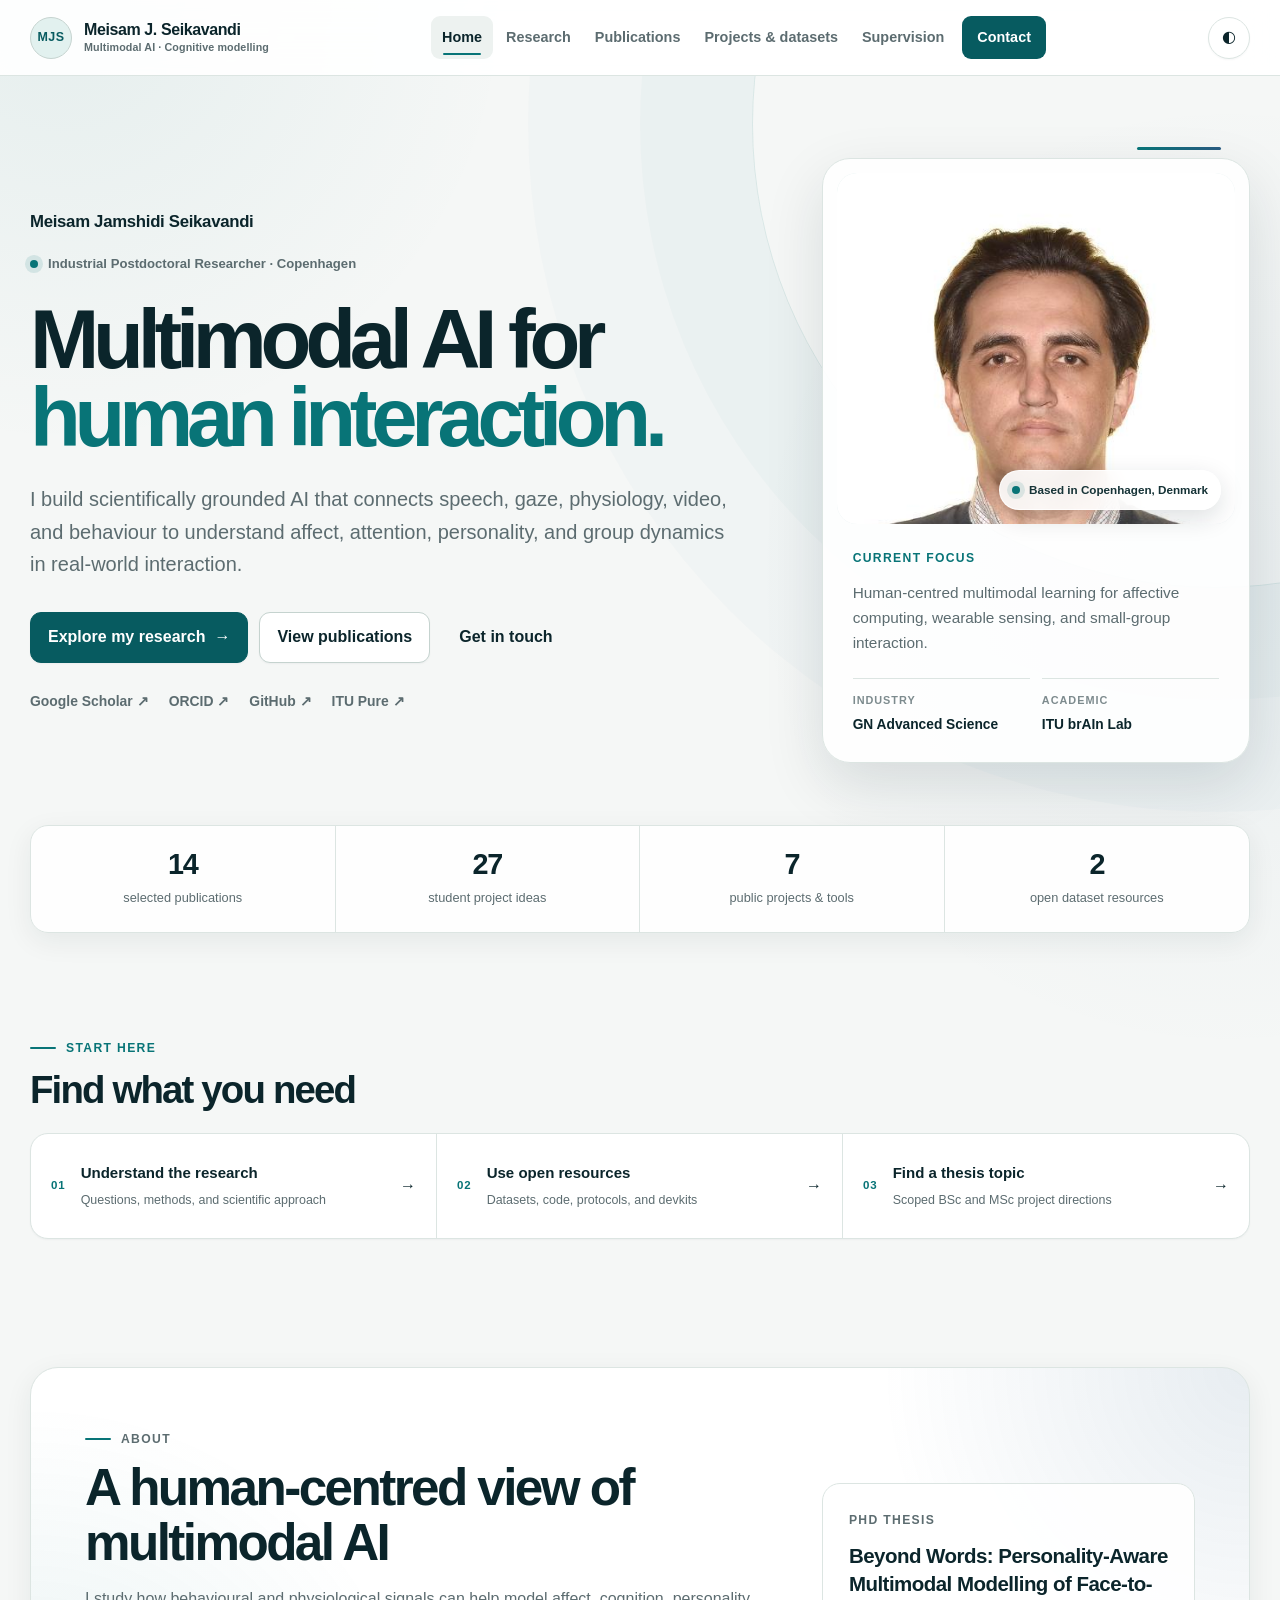
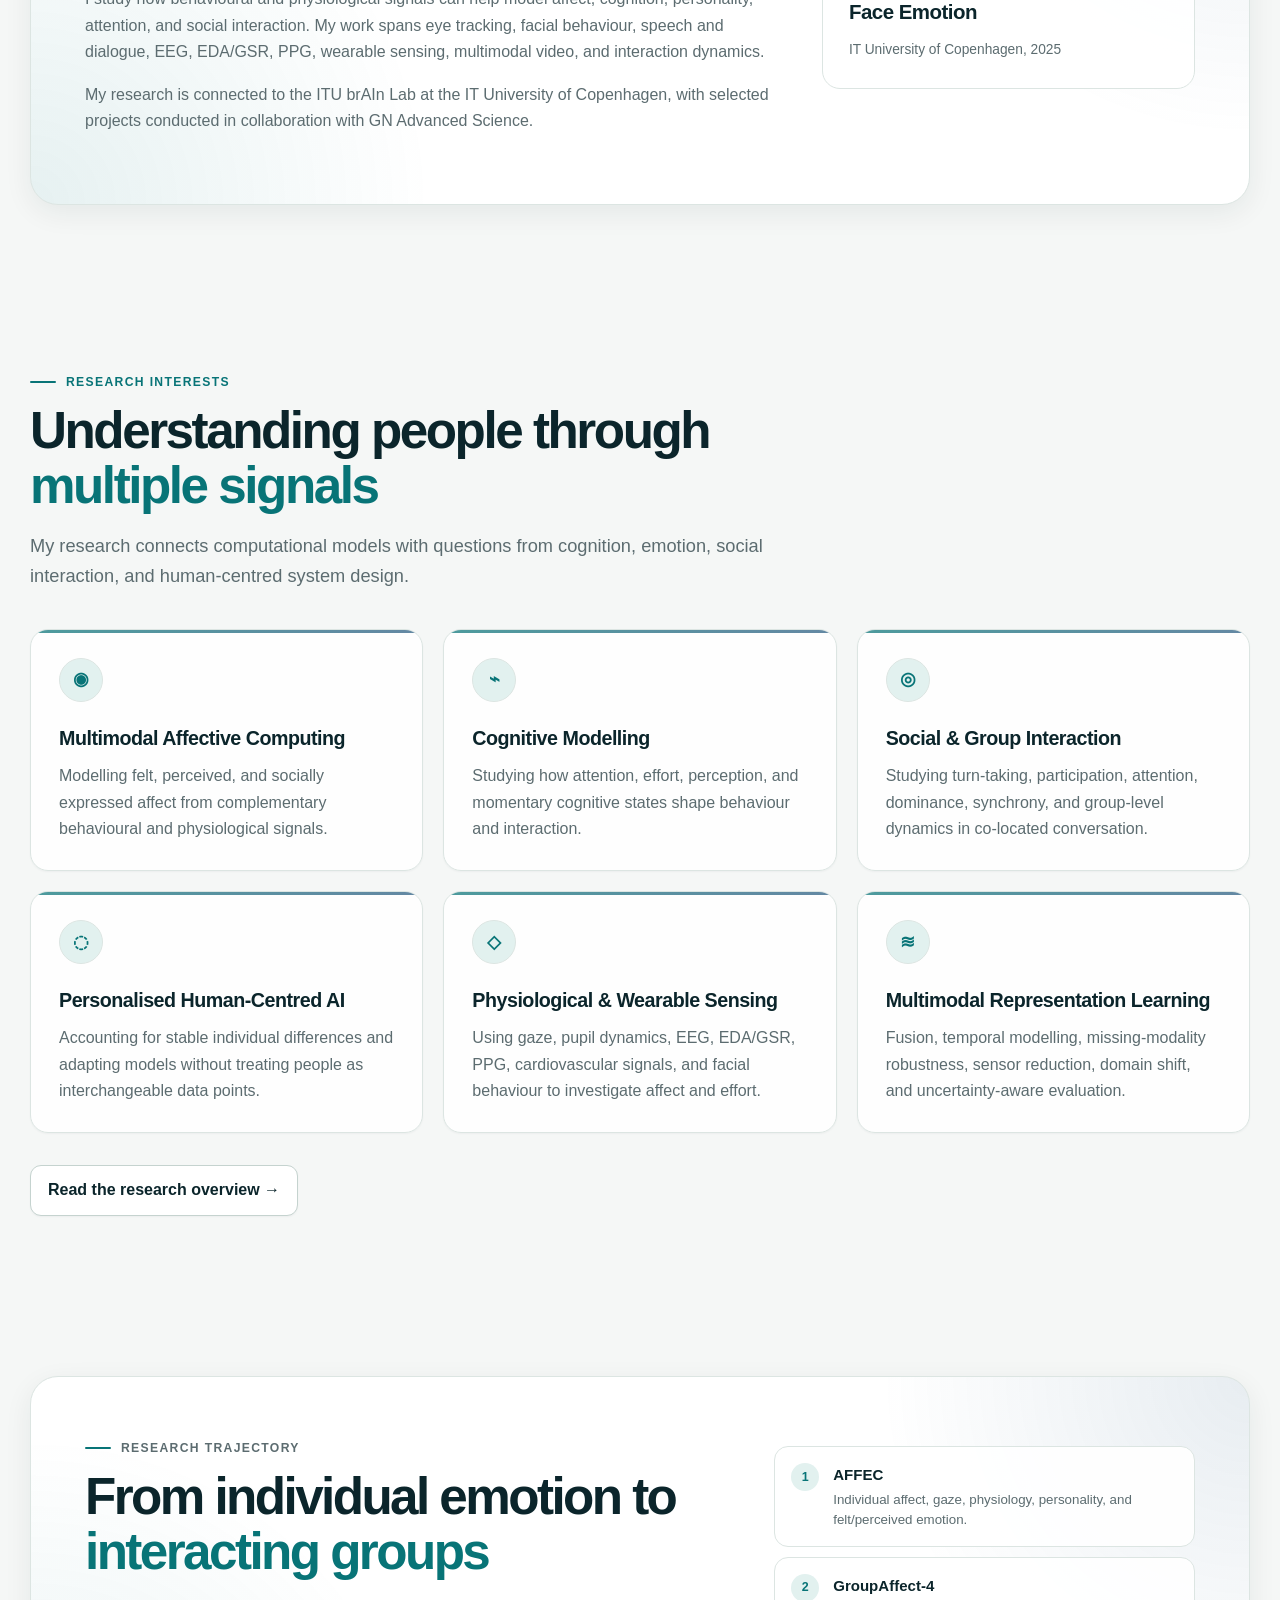
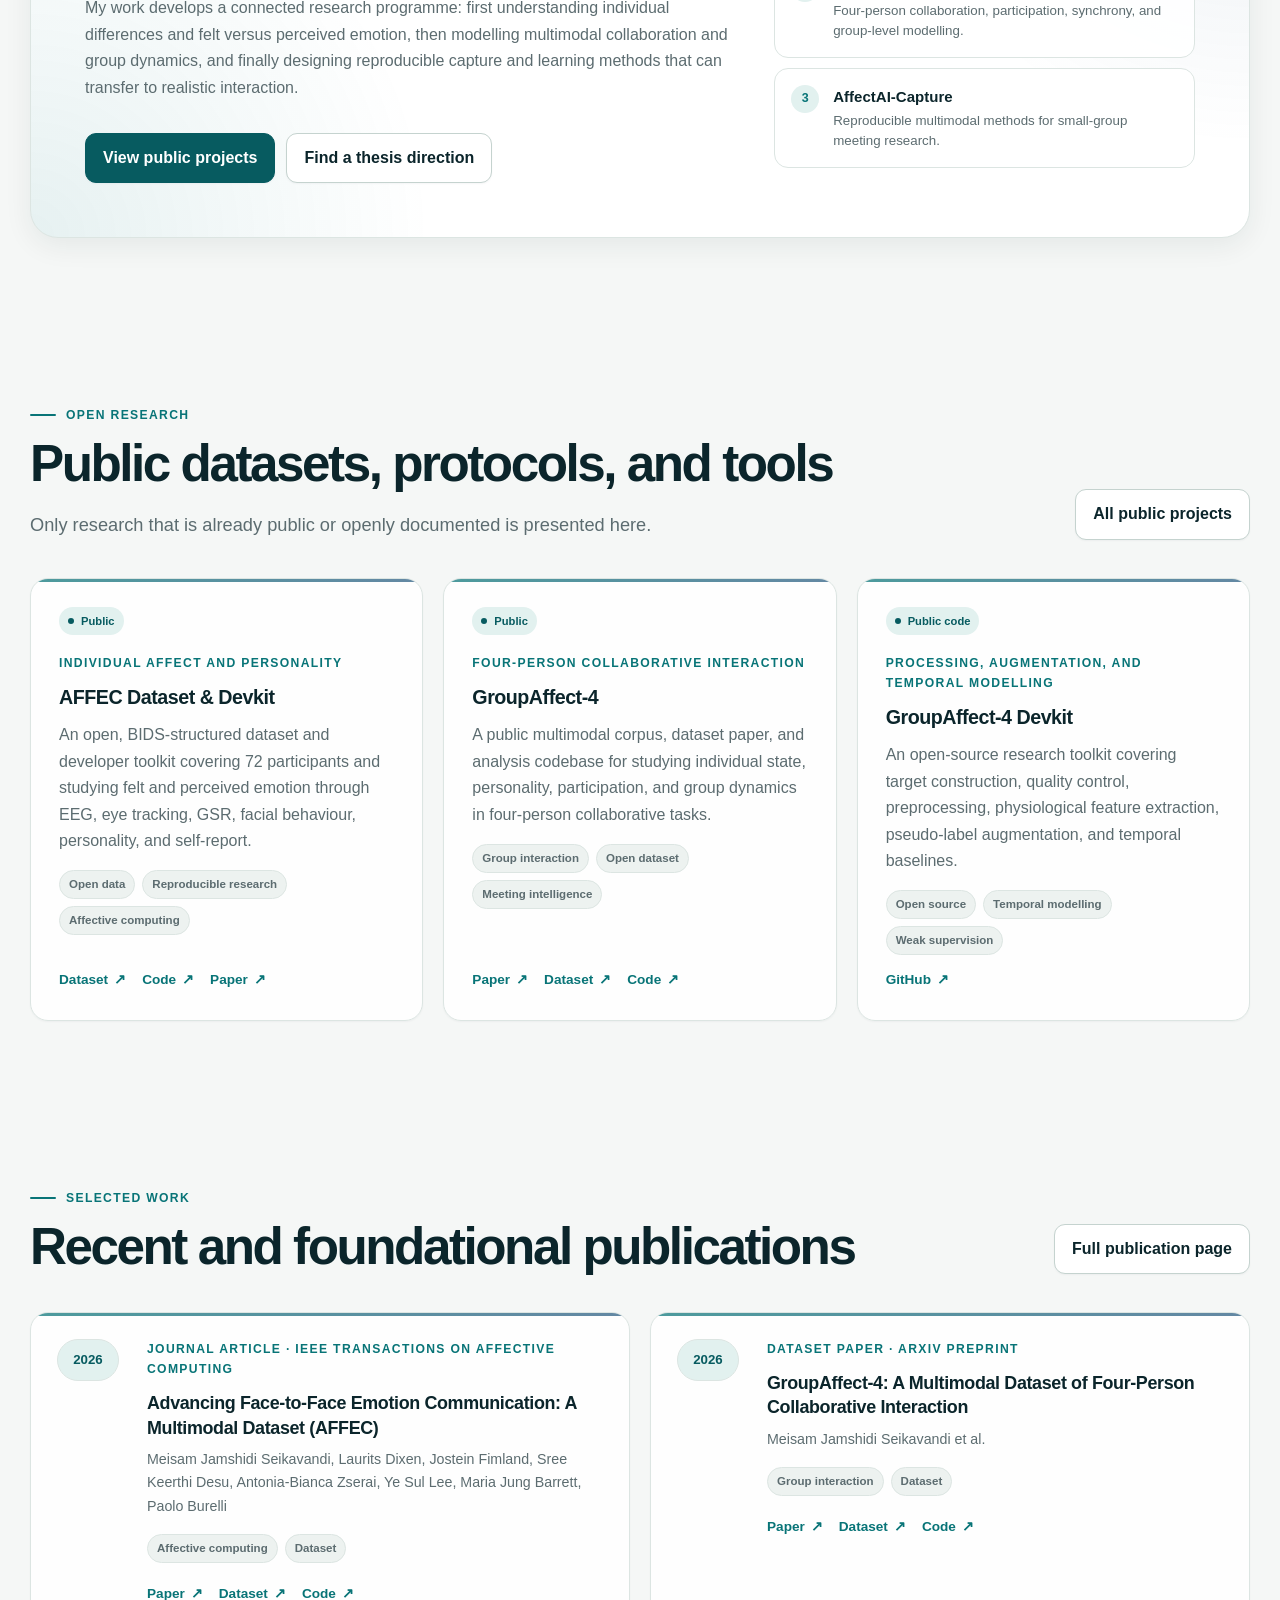
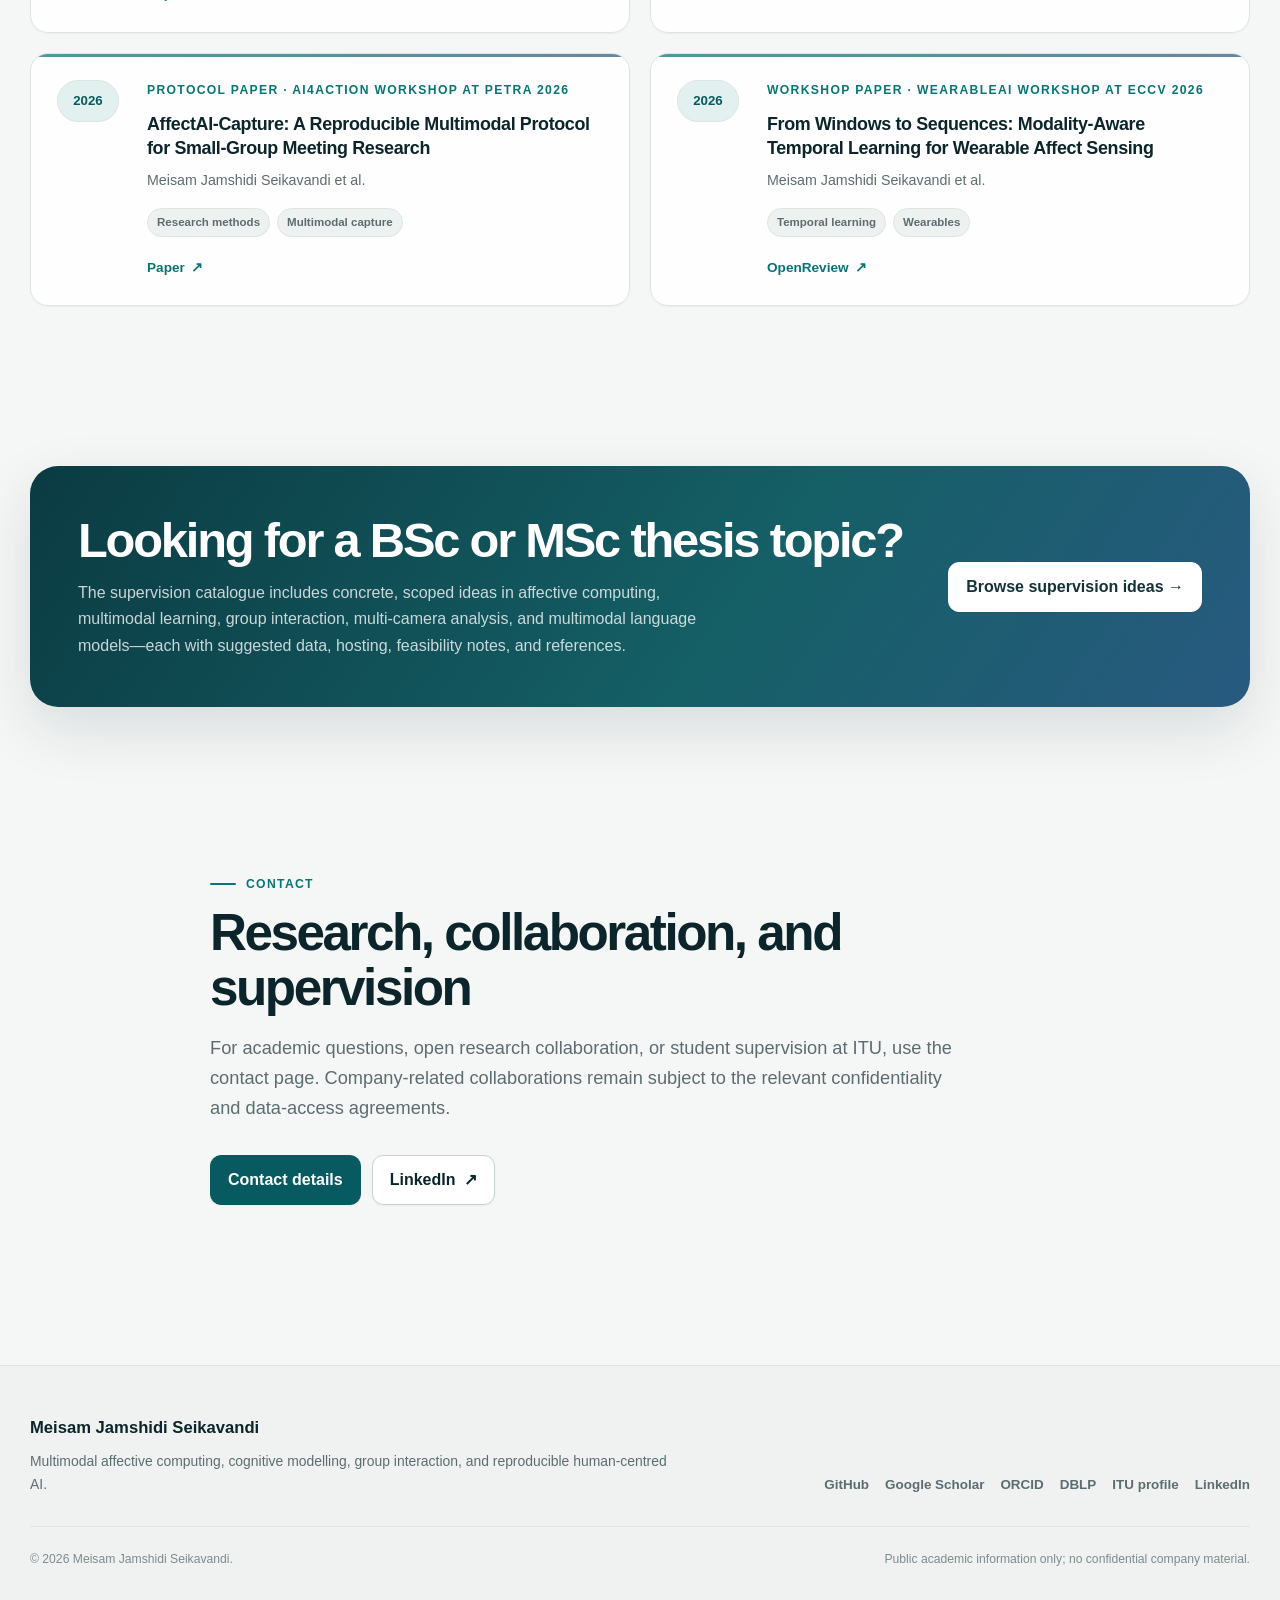
==== commit 50f5dbfc: "Redesign academic website and preserve supervision QR route" ====
--- a/index.html
+++ b/index.html
@@ -4,16 +4,17 @@
   <meta charset="utf-8">
   <meta name="viewport" content="width=device-width, initial-scale=1">
   <title>Meisam Jamshidi Seikavandi | Multimodal AI & Cognitive Modelling</title>
-  <meta name="description" content="Academic website of Meisam Jamshidi Seikavandi: multimodal affective computing, cognitive modelling, publications, public projects, and student supervision.">
+  <meta name="description" content="Meisam Jamshidi Seikavandi develops human-centred multimodal AI for affective computing, wearable sensing, cognitive modelling, and real-world group interaction.">
   <meta name="author" content="Meisam Jamshidi Seikavandi">
-  <meta name="theme-color" content="#0b2558">
+  <meta name="theme-color" content="#0b2f3a">
   <link rel="canonical" href="https://meisamjam.github.io/">
   <link rel="icon" href="assets/img/favicon.svg" type="image/svg+xml">
   <link rel="manifest" href="site.webmanifest">
+  <script>try{const t=localStorage.getItem("theme");if(t)document.documentElement.dataset.theme=t}catch{}</script>
   <link rel="stylesheet" href="assets/css/styles.css">
   <meta property="og:type" content="website">
   <meta property="og:title" content="Meisam Jamshidi Seikavandi | Multimodal AI & Cognitive Modelling">
-  <meta property="og:description" content="Academic website of Meisam Jamshidi Seikavandi: multimodal affective computing, cognitive modelling, publications, public projects, and student supervision.">
+  <meta property="og:description" content="Human-centred multimodal AI for affective computing, wearable sensing, cognitive modelling, and real-world group interaction.">
   <meta property="og:url" content="https://meisamjam.github.io/">
   <meta property="og:image" content="https://meisamjam.github.io/assets/img/og-card.png">
   <meta name="twitter:card" content="summary_large_image">
@@ -35,6 +36,7 @@
     "https://orcid.org/0000-0002-1271-2481",
     "https://scholar.google.com/citations?hl=en&user=Su_d2HIAAAAJ",
     "https://pure.itu.dk/en/persons/meisam-jamshidi-seikavandi/",
+    "https://dblp.org/pid/277/0452",
     "https://www.linkedin.com/in/meisam-jamshidi-seikavandi/"
   ],
   "knowsAbout": [
@@ -70,44 +72,67 @@
 </div>
 </div></header>
 <main id="main">
-  <section class="hero">
+  <section class="hero" aria-labelledby="hero-title">
     <div class="container hero-grid">
-      <div>
-        <div class="hero-eyebrow"><span class="status-dot"></span> Human-centred multimodal AI</div>
-        <h1>Meisam <span class="middle-name">Jamshidi</span><span class="name-break text-gradient">Seikavandi</span></h1>
-        <p class="hero-role">Industrial Postdoctoral Researcher · GN Advanced Science × ITU brAIn Lab</p>
-        <p class="research-identity">Multimodal AI · Affective Computing · Cognitive Modelling · Human Interaction</p>
-        <p class="hero-copy">I study how affect, attention, personality, and group dynamics can be understood from speech, gaze, physiology, video, and behaviour—and how those signals can be modelled responsibly in real human interaction.</p>
+      <div class="hero-intro">
+        <p class="hero-name">Meisam Jamshidi Seikavandi</p>
+        <div class="hero-eyebrow"><span class="status-dot"></span> Industrial Postdoctoral Researcher · Copenhagen</div>
+        <h1 id="hero-title">Multimodal AI for <span class="text-gradient">human interaction.</span></h1>
+        <p class="hero-copy">I build scientifically grounded AI that connects speech, gaze, physiology, video, and behaviour to understand affect, attention, personality, and group dynamics in real-world interaction.</p>
         <div class="hero-actions">
-          <a class="button button-primary" href="publications.html">Explore publications <span aria-hidden="true">→</span></a>
-          <a class="button" href="supervision.html">Student projects</a>
-          <a class="button button-ghost" href="contact.html">Contact</a>
+          <a class="button button-primary" href="research.html">Explore my research <span aria-hidden="true">→</span></a>
+          <a class="button" href="publications.html">View publications</a>
+          <a class="button button-ghost" href="contact.html">Get in touch</a>
         </div>
         <div class="hero-links" aria-label="Academic profiles">
-          <a data-profile-link="scholar" href="#">Google Scholar ↗</a>
-          <a data-profile-link="orcid" href="#">ORCID ↗</a>
-          <a data-profile-link="github" href="#">GitHub ↗</a>
-          <a data-profile-link="itu" href="#">ITU Pure ↗</a>
-        </div>
-      </div>
-      <div class="hero-visual" aria-label="A visual representation of multimodal research">
-        <div class="profile-orbit">
-          <div class="profile-card"><img src="https://github.com/meisamjam.png" width="420" height="420" alt="Portrait of Meisam Jamshidi Seikavandi" referrerpolicy="no-referrer"></div>
-          <span class="orbit-pill"><b>◉</b> Affect</span>
-          <span class="orbit-pill"><b>◎</b> Groups</span>
-          <span class="orbit-pill"><b>≋</b> Physiology</span>
-          <span class="orbit-pill"><b>◌</b> Gaze</span>
-        </div>
-      </div>
-    </div>
-  </section>
-
-  <section class="section-tight">
+          <a data-profile-link="scholar" href="#">Google Scholar <span aria-hidden="true">↗</span></a>
+          <a data-profile-link="orcid" href="#">ORCID <span aria-hidden="true">↗</span></a>
+          <a data-profile-link="github" href="#">GitHub <span aria-hidden="true">↗</span></a>
+          <a data-profile-link="itu" href="#">ITU Pure <span aria-hidden="true">↗</span></a>
+        </div>
+      </div>
+      <aside class="profile-panel" aria-label="Current research profile">
+        <div class="profile-image-wrap">
+          <div class="profile-card">
+            <img id="profilePortrait" src="assets/img/meisam-jamshidi-seikavandi.jpg" width="460" height="460" alt="Portrait of Meisam Jamshidi Seikavandi" fetchpriority="high" decoding="async">
+            <span class="profile-initials" aria-hidden="true">MJS</span>
+          </div>
+          <span class="profile-status"><span class="status-dot"></span> Based in Copenhagen, Denmark</span>
+        </div>
+        <div class="profile-summary">
+          <p class="eyebrow">Current focus</p>
+          <p>Human-centred multimodal learning for affective computing, wearable sensing, and small-group interaction.</p>
+          <dl class="profile-facts">
+            <div><dt>Industry</dt><dd>GN Advanced Science</dd></div>
+            <div><dt>Academic</dt><dd>ITU brAIn Lab</dd></div>
+          </dl>
+        </div>
+      </aside>
+    </div>
+  </section>
+
+  <section class="section-compact" aria-label="Research portfolio at a glance">
     <div class="container stat-strip" aria-label="Website overview">
       <div class="stat"><strong id="publicationCount">—</strong><span>selected publications</span></div>
       <div class="stat"><strong id="supervisionCount">—</strong><span>student project ideas</span></div>
-      <div class="stat"><strong id="publicProjectCount">—</strong><span>public research projects</span></div>
-      <div class="stat"><strong id="openDatasetCount">—</strong><span>open-data resources</span></div>
+      <div class="stat"><strong id="publicProjectCount">—</strong><span>public projects & tools</span></div>
+      <div class="stat"><strong id="openDatasetCount">—</strong><span>open dataset resources</span></div>
+    </div>
+  </section>
+
+  <section class="section-tight" aria-labelledby="start-heading">
+    <div class="container">
+      <div class="section-header section-header-compact">
+        <div>
+          <p class="section-kicker">Start here</p>
+          <h2 class="section-heading section-heading-small" id="start-heading">Find what you need</h2>
+        </div>
+      </div>
+      <div class="quick-links">
+        <a class="quick-link" href="research.html"><span class="quick-link-number">01</span><span><strong>Understand the research</strong><small>Questions, methods, and scientific approach</small></span><span aria-hidden="true">→</span></a>
+        <a class="quick-link" href="projects.html"><span class="quick-link-number">02</span><span><strong>Use open resources</strong><small>Datasets, code, protocols, and devkits</small></span><span aria-hidden="true">→</span></a>
+        <a class="quick-link" href="supervision.html"><span class="quick-link-number">03</span><span><strong>Find a thesis topic</strong><small>Scoped BSc and MSc project directions</small></span><span aria-hidden="true">→</span></a>
+      </div>
     </div>
   </section>
 
@@ -136,7 +161,7 @@
           <p class="section-lead">My research connects computational models with questions from cognition, emotion, social interaction, and human-centred system design.</p>
         </div>
       </div>
-      <div class="grid grid-3" id="interestGrid" data-research-grid></div>
+      <div class="grid grid-3" id="interestGrid" data-research-grid data-limit="6"></div>
       <div class="hero-actions">
         <a class="button" href="research.html">Read the research overview →</a>
       </div>
@@ -206,7 +231,7 @@
       <p class="section-lead">For academic questions, open research collaboration, or student supervision at ITU, use the contact page. Company-related collaborations remain subject to the relevant confidentiality and data-access agreements.</p>
       <div class="hero-actions">
         <a class="button button-primary" href="contact.html">Contact details</a>
-        <a class="button" data-profile-link="linkedin" href="#">LinkedIn</a>
+        <a class="button" data-profile-link="linkedin" href="#">LinkedIn <span aria-hidden="true">↗</span></a>
       </div>
     </div>
   </section>
@@ -223,6 +248,7 @@
         <a data-profile-link="github" href="#">GitHub</a>
         <a data-profile-link="scholar" href="#">Google Scholar</a>
         <a data-profile-link="orcid" href="#">ORCID</a>
+        <a data-profile-link="dblp" href="#">DBLP</a>
         <a data-profile-link="itu" href="#">ITU profile</a>
         <a data-profile-link="linkedin" href="#">LinkedIn</a>
       </div>
--- a/assets/css/styles.css
+++ b/assets/css/styles.css
@@ -1,955 +1,820 @@
-
 :root {
-  --bg: #f7f9fc;
-  --bg-elevated: rgba(255, 255, 255, 0.84);
+  --bg: #f5f7f6;
+  --bg-soft: #edf2f0;
   --surface: #ffffff;
-  --surface-2: #eef4fb;
-  --text: #10254d;
-  --muted: #5d6b82;
-  --line: rgba(18, 48, 93, 0.13);
-  --navy: #0b2558;
-  --teal: #088ca9;
-  --cyan: #20b8c7;
-  --violet: #6c4ce3;
-  --violet-soft: #efeaff;
-  --teal-soft: #e5f8fa;
-  --shadow-sm: 0 10px 30px rgba(16, 37, 77, 0.07);
-  --shadow-lg: 0 25px 70px rgba(16, 37, 77, 0.13);
-  --radius-sm: 12px;
-  --radius: 22px;
-  --radius-lg: 34px;
-  --container: 1180px;
-  --header-height: 78px;
+  --surface-raised: rgba(255, 255, 255, 0.92);
+  --text: #14272b;
+  --heading: #0b252b;
+  --muted: #5c6c70;
+  --subtle: #7d8b8e;
+  --line: #dce5e2;
+  --line-strong: #c5d3cf;
+  --accent: #087477;
+  --accent-strong: #075b60;
+  --accent-soft: #e2f1ef;
+  --blue: #285a80;
+  --blue-soft: #e8f0f6;
+  --warm: #b76f38;
+  --warm-soft: #f7ece3;
+  --shadow-xs: 0 1px 2px rgba(11, 37, 43, 0.04);
+  --shadow-sm: 0 8px 28px rgba(11, 37, 43, 0.07);
+  --shadow-lg: 0 22px 60px rgba(11, 37, 43, 0.12);
+  --radius-sm: 10px;
+  --radius: 18px;
+  --radius-lg: 28px;
+  --container: 1220px;
+  --header-height: 76px;
   color-scheme: light;
 }
+
 [data-theme="dark"] {
-  --bg: #081426;
-  --bg-elevated: rgba(10, 26, 48, 0.88);
-  --surface: #0e203a;
-  --surface-2: #132945;
-  --text: #edf5ff;
-  --muted: #a9b9cf;
-  --line: rgba(216, 232, 255, 0.13);
-  --navy: #edf5ff;
-  --teal: #42cfde;
-  --cyan: #62dce5;
-  --violet: #9e8aff;
-  --violet-soft: rgba(108, 76, 227, 0.16);
-  --teal-soft: rgba(8, 140, 169, 0.16);
-  --shadow-sm: 0 12px 32px rgba(0, 0, 0, 0.18);
-  --shadow-lg: 0 28px 80px rgba(0, 0, 0, 0.34);
+  --bg: #0b1518;
+  --bg-soft: #111f22;
+  --surface: #132327;
+  --surface-raised: rgba(19, 35, 39, 0.94);
+  --text: #e5efec;
+  --heading: #f5fbf9;
+  --muted: #a5b7b3;
+  --subtle: #80938f;
+  --line: #263a3e;
+  --line-strong: #385055;
+  --accent: #62c8c3;
+  --accent-strong: #88dbd5;
+  --accent-soft: #143b3c;
+  --blue: #8bb8d9;
+  --blue-soft: #172f40;
+  --warm: #e1a06b;
+  --warm-soft: #3a291f;
+  --shadow-xs: 0 1px 2px rgba(0, 0, 0, 0.18);
+  --shadow-sm: 0 10px 30px rgba(0, 0, 0, 0.2);
+  --shadow-lg: 0 28px 70px rgba(0, 0, 0, 0.32);
   color-scheme: dark;
 }
+
+@media (prefers-color-scheme: dark) {
+  :root:not([data-theme]) {
+    --bg: #0b1518;
+    --bg-soft: #111f22;
+    --surface: #132327;
+    --surface-raised: rgba(19, 35, 39, 0.94);
+    --text: #e5efec;
+    --heading: #f5fbf9;
+    --muted: #a5b7b3;
+    --subtle: #80938f;
+    --line: #263a3e;
+    --line-strong: #385055;
+    --accent: #62c8c3;
+    --accent-strong: #88dbd5;
+    --accent-soft: #143b3c;
+    --blue: #8bb8d9;
+    --blue-soft: #172f40;
+    --warm: #e1a06b;
+    --warm-soft: #3a291f;
+    color-scheme: dark;
+  }
+}
+
 *,
 *::before,
 *::after { box-sizing: border-box; }
+
 html {
   scroll-behavior: smooth;
-  scroll-padding-top: calc(var(--header-height) + 24px);
-}
+  scroll-padding-top: calc(var(--header-height) + 28px);
+}
+
 body {
   margin: 0;
   min-height: 100vh;
-  font-family: Inter, ui-sans-serif, -apple-system, BlinkMacSystemFont, "Segoe UI", Roboto, Helvetica, Arial, sans-serif;
+  color: var(--text);
+  background:
+    radial-gradient(circle at 5% 0%, rgba(8, 116, 119, 0.065), transparent 28rem),
+    radial-gradient(circle at 96% 9%, rgba(40, 90, 128, 0.055), transparent 30rem),
+    var(--bg);
+  font-family: Aptos, "Segoe UI", Roboto, Helvetica, Arial, sans-serif;
   font-size: 16px;
   line-height: 1.65;
-  color: var(--text);
-  background:
-    radial-gradient(circle at 8% 5%, rgba(32, 184, 199, 0.11), transparent 28rem),
-    radial-gradient(circle at 92% 14%, rgba(108, 76, 227, 0.10), transparent 30rem),
-    var(--bg);
   text-rendering: optimizeLegibility;
   -webkit-font-smoothing: antialiased;
 }
-body::before {
-  content: "";
-  position: fixed;
-  inset: 0;
-  pointer-events: none;
-  opacity: .35;
-  background-image:
-    linear-gradient(rgba(19, 67, 109, .035) 1px, transparent 1px),
-    linear-gradient(90deg, rgba(19, 67, 109, .035) 1px, transparent 1px);
-  background-size: 42px 42px;
-  mask-image: linear-gradient(to bottom, black, transparent 80%);
-  z-index: -1;
-}
-a { color: var(--teal); text-decoration-thickness: .08em; text-underline-offset: .18em; }
-a:hover { color: var(--violet); }
-img, svg { max-width: 100%; display: block; }
+
+body.menu-open { overflow: hidden; }
+
+a {
+  color: var(--accent);
+  text-decoration-thickness: 0.08em;
+  text-underline-offset: 0.18em;
+}
+
+a:hover { color: var(--accent-strong); }
+img, svg { display: block; max-width: 100%; }
 button, input, select { font: inherit; }
 button { color: inherit; }
 [hidden] { display: none !important; }
-::selection { background: rgba(32, 184, 199, .25); }
-:focus-visible { outline: 3px solid color-mix(in srgb, var(--cyan), white 18%); outline-offset: 3px; }
+::selection { color: var(--heading); background: rgba(98, 200, 195, 0.32); }
+:focus-visible { outline: 3px solid var(--accent); outline-offset: 3px; }
+
 .skip-link {
   position: fixed;
-  left: 16px;
   top: -100px;
+  left: 18px;
   z-index: 999;
   padding: 10px 16px;
-  border-radius: 10px;
-  background: var(--navy);
-  color: white;
-  transition: top .2s ease;
-}
-.skip-link:focus { top: 16px; }
-.container {
-  width: min(calc(100% - 36px), var(--container));
-  margin-inline: auto;
-}
-.narrow { width: min(calc(100% - 36px), 850px); margin-inline: auto; }
-.section { padding: 92px 0; }
-.section-tight { padding: 58px 0; }
-.section-kicker {
-  display: inline-flex;
-  align-items: center;
-  gap: 9px;
+  border-radius: var(--radius-sm);
+  color: #fff;
+  background: var(--accent-strong);
+  font-weight: 750;
+  transition: top 0.18s ease;
+}
+
+.skip-link:focus { top: 14px; }
+.container { width: min(calc(100% - 44px), var(--container)); margin-inline: auto; }
+.narrow { width: min(calc(100% - 44px), 860px); margin-inline: auto; }
+.section { padding: 96px 0; }
+.section-tight { padding: 64px 0; }
+.section-compact { padding: 0 0 34px; }
+
+.section-kicker,
+.eyebrow {
   margin: 0 0 12px;
-  font-weight: 780;
-  color: var(--teal);
-  letter-spacing: .08em;
+  color: var(--accent);
+  font-size: 0.76rem;
+  font-weight: 800;
+  letter-spacing: 0.11em;
   text-transform: uppercase;
-  font-size: .78rem;
-}
+}
+
+.section-kicker { display: inline-flex; align-items: center; gap: 10px; }
 .section-kicker::before {
+  width: 26px;
+  height: 2px;
+  border-radius: 99px;
+  background: var(--accent);
   content: "";
-  width: 24px;
-  height: 2px;
-  border-radius: 5px;
-  background: linear-gradient(90deg, var(--teal), var(--violet));
-}
+}
+
 .section-heading {
+  max-width: 860px;
   margin: 0;
-  max-width: 800px;
-  font-size: clamp(2rem, 4vw, 3.45rem);
-  line-height: 1.07;
-  letter-spacing: -.045em;
-}
+  color: var(--heading);
+  font-size: clamp(2.05rem, 4vw, 3.5rem);
+  font-weight: 760;
+  letter-spacing: -0.048em;
+  line-height: 1.06;
+}
+
+.section-heading-small { font-size: clamp(1.8rem, 3vw, 2.5rem); }
 .section-lead {
   max-width: 760px;
   margin: 18px 0 0;
   color: var(--muted);
   font-size: clamp(1rem, 1.5vw, 1.14rem);
 }
+
 .section-header {
   display: flex;
+  align-items: end;
   justify-content: space-between;
-  align-items: end;
-  gap: 28px;
-  margin-bottom: 36px;
-}
-.text-gradient {
-  background: linear-gradient(100deg, var(--teal), var(--violet));
-  -webkit-background-clip: text;
-  background-clip: text;
-  color: transparent;
-}
+  gap: 32px;
+  margin-bottom: 38px;
+}
+
+.section-header-compact { margin-bottom: 22px; }
+.text-gradient { color: var(--accent); }
+
 .site-header {
   position: sticky;
   top: 0;
   z-index: 100;
   height: var(--header-height);
   border-bottom: 1px solid var(--line);
-  background: var(--bg-elevated);
-  backdrop-filter: blur(18px) saturate(150%);
-  -webkit-backdrop-filter: blur(18px) saturate(150%);
-}
+  background: var(--surface-raised);
+  backdrop-filter: blur(18px) saturate(140%);
+  -webkit-backdrop-filter: blur(18px) saturate(140%);
+}
+
 .nav-wrap {
-  height: 100%;
   display: flex;
   align-items: center;
   justify-content: space-between;
   gap: 24px;
-}
+  height: 100%;
+}
+
 .brand {
   display: inline-flex;
+  flex: 0 0 auto;
   align-items: center;
   gap: 12px;
-  color: var(--text);
+  color: var(--heading);
+  font-weight: 800;
+  letter-spacing: -0.025em;
   text-decoration: none;
-  font-weight: 820;
-  letter-spacing: -.02em;
-}
+}
+
+.brand:hover { color: var(--heading); }
 .brand-mark {
+  display: grid;
   width: 42px;
   height: 42px;
-  display: grid;
+  place-items: center;
+  border: 1px solid var(--line-strong);
+  border-radius: 50%;
+  color: var(--accent-strong);
+  background: var(--accent-soft);
+  font-size: 0.78rem;
+  letter-spacing: 0.035em;
+}
+
+.brand-text { display: grid; line-height: 1.08; }
+.brand-text small {
+  margin-top: 4px;
+  color: var(--muted);
+  font-size: 0.67rem;
+  font-weight: 600;
+  letter-spacing: 0.01em;
+}
+
+.nav-links { display: flex; align-items: center; gap: 2px; }
+.nav-links a {
+  position: relative;
+  min-height: 42px;
+  padding: 10px 11px;
+  border-radius: 9px;
+  color: var(--muted);
+  font-size: 0.9rem;
+  font-weight: 700;
+  text-decoration: none;
+}
+
+.nav-links a::after {
+  position: absolute;
+  right: 12px;
+  bottom: 4px;
+  left: 12px;
+  height: 2px;
+  border-radius: 99px;
+  background: var(--accent);
+  content: "";
+  opacity: 0;
+  transform: scaleX(0.35);
+  transition: opacity 0.18s ease, transform 0.18s ease;
+}
+
+.nav-links a:hover,
+.nav-links a[aria-current="page"] { color: var(--heading); background: var(--bg-soft); }
+.nav-links a[aria-current="page"]::after { opacity: 1; transform: scaleX(1); }
+.nav-links a[data-nav="contact"] {
+  margin-left: 5px;
+  padding-inline: 15px;
+  color: #fff;
+  background: var(--accent-strong);
+}
+
+.nav-links a[data-nav="contact"]::after { display: none; }
+.nav-links a[data-nav="contact"]:hover,
+.nav-links a[data-nav="contact"][aria-current="page"] { color: #fff; background: var(--accent); }
+.nav-actions { display: flex; align-items: center; gap: 8px; }
+
+.icon-button {
+  display: grid;
+  width: 42px;
+  height: 42px;
   place-items: center;
   border: 1px solid var(--line);
-  border-radius: 13px;
-  background: linear-gradient(135deg, var(--teal-soft), var(--violet-soft));
-  color: var(--navy);
-  font-size: .88rem;
-  box-shadow: var(--shadow-sm);
-}
-.brand-text { display: grid; line-height: 1.1; }
-.brand-text small { color: var(--muted); font-weight: 620; font-size: .68rem; margin-top: 3px; }
-.nav-links {
-  display: flex;
-  align-items: center;
-  gap: 4px;
-}
-.nav-links a {
-  padding: 9px 12px;
-  border-radius: 10px;
-  color: var(--muted);
-  text-decoration: none;
-  font-weight: 680;
-  font-size: .92rem;
-}
-.nav-links a:hover,
-.nav-links a[aria-current="page"] {
-  color: var(--text);
-  background: var(--surface-2);
-}
-.nav-actions { display: flex; align-items: center; gap: 8px; }
-.icon-button {
-  width: 42px;
-  height: 42px;
-  display: grid;
-  place-items: center;
-  border: 1px solid var(--line);
-  border-radius: 12px;
+  border-radius: 50%;
+  color: var(--heading);
   background: var(--surface);
+  box-shadow: var(--shadow-xs);
   cursor: pointer;
-  box-shadow: var(--shadow-sm);
-}
-.icon-button:hover { border-color: color-mix(in srgb, var(--teal), transparent 45%); transform: translateY(-1px); }
+  transition: border-color 0.18s ease, background 0.18s ease, transform 0.18s ease;
+}
+
+.icon-button:hover { border-color: var(--line-strong); background: var(--bg-soft); transform: translateY(-1px); }
 .menu-button { display: none; }
+
 .hero {
   position: relative;
   overflow: hidden;
-  padding: 90px 0 80px;
-}
-.hero::after {
+  padding: 82px 0 62px;
+}
+
+.hero::before {
+  position: absolute;
+  top: -26rem;
+  right: -25rem;
+  width: 58rem;
+  height: 58rem;
+  border: 1px solid rgba(8, 116, 119, 0.12);
+  border-radius: 50%;
+  box-shadow: 0 0 0 7rem rgba(8, 116, 119, 0.025), 0 0 0 14rem rgba(40, 90, 128, 0.018);
   content: "";
-  position: absolute;
-  width: 540px;
-  height: 540px;
-  right: -170px;
-  top: -100px;
-  border: 1px solid rgba(108, 76, 227, .13);
-  border-radius: 50%;
-  box-shadow:
-    0 0 0 65px rgba(32, 184, 199, .04),
-    0 0 0 130px rgba(108, 76, 227, .025);
   pointer-events: none;
 }
+
 .hero-grid {
-  display: grid;
-  grid-template-columns: minmax(0, 1.4fr) minmax(300px, .65fr);
-  gap: 58px;
+  position: relative;
+  z-index: 1;
+  display: grid;
+  grid-template-columns: minmax(0, 1.18fr) minmax(340px, 0.72fr);
+  gap: clamp(48px, 7vw, 92px);
   align-items: center;
 }
+
+.hero-intro { max-width: 770px; }
+.hero-name {
+  margin: 0 0 14px;
+  color: var(--heading);
+  font-size: 1.05rem;
+  font-weight: 800;
+  letter-spacing: -0.018em;
+}
+
 .hero-eyebrow {
   display: inline-flex;
   align-items: center;
   gap: 10px;
-  padding: 8px 13px;
-  border: 1px solid var(--line);
-  border-radius: 999px;
+  margin-bottom: 26px;
   color: var(--muted);
-  background: var(--bg-elevated);
+  font-size: 0.82rem;
   font-weight: 700;
-  font-size: .82rem;
-}
+}
+
 .status-dot {
-  width: 9px;
-  height: 9px;
+  display: inline-block;
+  width: 8px;
+  height: 8px;
+  flex: 0 0 auto;
   border-radius: 50%;
-  background: var(--teal);
-  box-shadow: 0 0 0 5px rgba(8, 140, 169, .12);
-}
+  background: var(--accent);
+  box-shadow: 0 0 0 5px rgba(8, 116, 119, 0.12);
+}
+
 .hero h1 {
-  margin: 24px 0 18px;
-  max-width: 850px;
-  font-size: clamp(3.2rem, 6.4vw, 5.5rem);
-  line-height: .91;
-  letter-spacing: -.07em;
-}
-.hero h1 .name-break { display: block; }
-.hero h1 .middle-name { display: inline-block; margin-left: .18em; font-size: .48em; letter-spacing: -.035em; vertical-align: .18em; color: var(--muted); }
-.hero-role {
-  margin: 0 0 20px;
-  color: var(--teal);
-  font-weight: 790;
-  font-size: clamp(1.1rem, 2.2vw, 1.55rem);
-}
-.research-identity {
-  margin: -6px 0 17px;
+  max-width: 820px;
+  margin: 0;
+  color: var(--heading);
+  font-size: clamp(3.45rem, 6.5vw, 6.1rem);
+  font-weight: 760;
+  letter-spacing: -0.075em;
+  line-height: 0.94;
+}
+
+.hero-copy {
+  max-width: 700px;
+  margin: 26px 0 0;
   color: var(--muted);
-  font-size: .91rem;
-  font-weight: 740;
-  letter-spacing: .025em;
-}
-.hero-copy {
-  max-width: 760px;
-  margin: 0;
-  color: var(--muted);
-  font-size: clamp(1.05rem, 1.7vw, 1.25rem);
-}
-.hero-actions {
-  display: flex;
-  flex-wrap: wrap;
-  gap: 12px;
-  margin-top: 32px;
-}
+  font-size: clamp(1.08rem, 1.7vw, 1.25rem);
+  line-height: 1.62;
+}
+
+.hero-role, .research-identity { color: var(--muted); }
+.hero-actions { display: flex; flex-wrap: wrap; gap: 11px; margin-top: 32px; }
 .button {
   display: inline-flex;
+  min-height: 47px;
   align-items: center;
   justify-content: center;
   gap: 9px;
-  min-height: 46px;
   padding: 11px 17px;
+  border: 1px solid var(--line-strong);
+  border-radius: 11px;
+  color: var(--heading);
+  background: var(--surface);
+  box-shadow: var(--shadow-xs);
+  font-weight: 750;
+  text-decoration: none;
+  cursor: pointer;
+  transition: border-color 0.18s ease, box-shadow 0.18s ease, color 0.18s ease, transform 0.18s ease;
+}
+
+.button:hover { border-color: var(--accent); color: var(--accent-strong); box-shadow: var(--shadow-sm); transform: translateY(-2px); }
+.button-primary { border-color: var(--accent-strong); color: #fff; background: var(--accent-strong); }
+.button-primary:hover { border-color: var(--accent); color: #fff; background: var(--accent); }
+.button-ghost { border-color: transparent; background: transparent; box-shadow: none; }
+.hero-links { display: flex; flex-wrap: wrap; gap: 9px 20px; margin-top: 27px; }
+.hero-links a { color: var(--muted); font-size: 0.87rem; font-weight: 700; text-decoration: none; }
+.hero-links a:hover { color: var(--accent); }
+
+.profile-panel {
+  position: relative;
+  padding: 14px;
   border: 1px solid var(--line);
-  border-radius: 13px;
-  color: var(--text);
-  background: var(--surface);
-  text-decoration: none;
-  font-weight: 760;
-  box-shadow: var(--shadow-sm);
-  cursor: pointer;
-  transition: transform .18s ease, box-shadow .18s ease, border-color .18s ease;
-}
-.button:hover {
-  color: var(--text);
-  border-color: rgba(8, 140, 169, .35);
-  transform: translateY(-2px);
+  border-radius: var(--radius-lg);
+  background: var(--surface-raised);
   box-shadow: var(--shadow-lg);
 }
-.button-primary {
-  color: white;
-  border-color: transparent;
-  background: linear-gradient(105deg, #087d9c, #5d45d4);
-}
-.button-primary:hover { color: white; }
-.button-ghost { background: transparent; box-shadow: none; }
-.hero-links {
-  display: flex;
-  flex-wrap: wrap;
-  gap: 18px;
-  margin-top: 28px;
-}
-.hero-links a {
-  color: var(--muted);
-  text-decoration: none;
-  font-weight: 680;
-  font-size: .9rem;
-}
-.hero-links a:hover { color: var(--teal); }
-.hero-visual {
-  position: relative;
-  min-height: 490px;
-  display: grid;
-  place-items: center;
-}
-.profile-orbit {
-  position: relative;
-  width: min(100%, 420px);
-  aspect-ratio: 1;
-  display: grid;
-  place-items: center;
-}
-.profile-orbit::before,
-.profile-orbit::after {
+
+.profile-panel::before {
+  position: absolute;
+  top: -12px;
+  right: 28px;
+  width: 84px;
+  height: 3px;
+  border-radius: 99px;
+  background: linear-gradient(90deg, var(--accent), var(--blue));
   content: "";
-  position: absolute;
-  inset: 7%;
-  border: 1px dashed rgba(8, 140, 169, .28);
-  border-radius: 50%;
-  animation: spin 32s linear infinite;
-}
-.profile-orbit::after {
-  inset: 0;
-  border-color: rgba(108, 76, 227, .19);
-  animation-direction: reverse;
-  animation-duration: 44s;
-}
+}
+
+.profile-image-wrap { position: relative; }
 .profile-card {
   position: relative;
+  display: grid;
+  aspect-ratio: 1 / 0.88;
+  place-items: center;
+  overflow: hidden;
+  border-radius: calc(var(--radius-lg) - 8px);
+  background: radial-gradient(circle at 30% 22%, rgba(98, 200, 195, 0.28), transparent 38%), linear-gradient(145deg, var(--accent-soft), var(--blue-soft));
+}
+
+.profile-card img {
+  position: relative;
   z-index: 2;
-  width: 72%;
-  aspect-ratio: 1;
-  display: grid;
-  place-items: center;
-  border: 1px solid var(--line);
-  border-radius: 38%;
-  overflow: hidden;
-  background:
-    radial-gradient(circle at 35% 30%, rgba(32, 184, 199, .25), transparent 38%),
-    linear-gradient(145deg, var(--surface), var(--surface-2));
-  box-shadow: var(--shadow-lg);
-  transform: rotate(-4deg);
-}
-.profile-card img {
   width: 100%;
   height: 100%;
   object-fit: cover;
-  transform: rotate(4deg) scale(1.08);
-}
+  object-position: center 30%;
+}
+
+.profile-card img.is-missing { display: none; }
 .profile-initials {
-  font-size: clamp(3.3rem, 8vw, 5.8rem);
-  font-weight: 870;
-  letter-spacing: -.08em;
-  color: var(--navy);
-}
-.orbit-pill {
   position: absolute;
+  z-index: 1;
+  color: var(--accent-strong);
+  font-size: clamp(3.6rem, 8vw, 6.2rem);
+  font-weight: 850;
+  letter-spacing: -0.08em;
+}
+
+.profile-status {
+  position: absolute;
+  right: 14px;
+  bottom: 14px;
   z-index: 3;
-  display: flex;
+  display: inline-flex;
   align-items: center;
-  gap: 8px;
+  gap: 9px;
   padding: 9px 12px;
-  border: 1px solid var(--line);
+  border: 1px solid rgba(255, 255, 255, 0.78);
   border-radius: 999px;
-  background: var(--bg-elevated);
-  backdrop-filter: blur(10px);
-  box-shadow: var(--shadow-sm);
-  color: var(--muted);
-  font-size: .78rem;
-  font-weight: 720;
-}
-.orbit-pill b { color: var(--teal); }
-.orbit-pill:nth-child(2) { top: 10%; right: -2%; }
-.orbit-pill:nth-child(3) { bottom: 15%; right: -4%; }
-.orbit-pill:nth-child(4) { bottom: 8%; left: -2%; }
-.orbit-pill:nth-child(5) { top: 18%; left: -5%; }
-@keyframes spin { to { transform: rotate(360deg); } }
+  color: #163337;
+  background: rgba(255, 255, 255, 0.9);
+  box-shadow: 0 8px 26px rgba(11, 37, 43, 0.14);
+  font-size: 0.73rem;
+  font-weight: 760;
+  backdrop-filter: blur(12px);
+}
+
+.profile-summary { padding: 24px 16px 12px; }
+.profile-summary > p:not(.eyebrow) { margin: 0; color: var(--muted); font-size: 0.96rem; }
+.profile-facts { display: grid; grid-template-columns: repeat(2, minmax(0, 1fr)); gap: 12px; margin: 22px 0 0; }
+.profile-facts div { padding-top: 13px; border-top: 1px solid var(--line); }
+.profile-facts dt { color: var(--subtle); font-size: 0.68rem; font-weight: 800; letter-spacing: 0.09em; text-transform: uppercase; }
+.profile-facts dd { margin: 4px 0 0; color: var(--heading); font-size: 0.86rem; font-weight: 730; }
+
 .stat-strip {
   display: grid;
-  grid-template-columns: repeat(4, 1fr);
+  grid-template-columns: repeat(4, minmax(0, 1fr));
+  overflow: hidden;
   border: 1px solid var(--line);
   border-radius: var(--radius);
-  background: var(--bg-elevated);
+  background: var(--surface-raised);
   box-shadow: var(--shadow-sm);
+}
+
+.stat { padding: 24px 20px; border-right: 1px solid var(--line); text-align: center; }
+.stat:last-child { border-right: 0; }
+.stat strong { display: block; color: var(--heading); font-size: 1.8rem; font-weight: 790; letter-spacing: -0.045em; line-height: 1; }
+.stat span { display: block; margin-top: 8px; color: var(--muted); font-size: 0.8rem; }
+
+.quick-links {
+  display: grid;
+  grid-template-columns: repeat(3, minmax(0, 1fr));
   overflow: hidden;
-}
-.stat {
-  padding: 25px;
-  text-align: center;
+  border: 1px solid var(--line);
+  border-radius: var(--radius);
+  background: var(--surface);
+  box-shadow: var(--shadow-xs);
+}
+
+.quick-link {
+  display: grid;
+  grid-template-columns: auto 1fr auto;
+  gap: 15px;
+  align-items: center;
+  min-height: 104px;
+  padding: 20px;
   border-right: 1px solid var(--line);
-}
-.stat:last-child { border-right: 0; }
-.stat strong { display: block; font-size: 1.7rem; line-height: 1; letter-spacing: -.04em; }
-.stat span { display: block; margin-top: 8px; color: var(--muted); font-size: .84rem; }
-.grid { display: grid; gap: 22px; }
+  color: var(--heading);
+  text-decoration: none;
+  transition: color 0.18s ease, background 0.18s ease;
+}
+
+.quick-link:last-child { border-right: 0; }
+.quick-link:hover { color: var(--accent-strong); background: var(--accent-soft); }
+.quick-link-number { color: var(--accent); font-size: 0.72rem; font-weight: 820; letter-spacing: 0.08em; }
+.quick-link strong, .quick-link small { display: block; }
+.quick-link strong { font-size: 0.94rem; }
+.quick-link small { margin-top: 4px; color: var(--muted); font-size: 0.78rem; }
+
+.grid { display: grid; gap: 20px; }
 .grid-2 { grid-template-columns: repeat(2, minmax(0, 1fr)); }
 .grid-3 { grid-template-columns: repeat(3, minmax(0, 1fr)); }
 .card {
   position: relative;
+  overflow: hidden;
   border: 1px solid var(--line);
   border-radius: var(--radius);
-  background: var(--bg-elevated);
-  box-shadow: var(--shadow-sm);
-  overflow: hidden;
-}
+  background: var(--surface-raised);
+  box-shadow: var(--shadow-xs);
+}
+
 .card::before {
+  position: absolute;
+  top: 0;
+  left: 0;
+  width: 100%;
+  height: 3px;
+  background: linear-gradient(90deg, var(--accent), var(--blue));
   content: "";
-  position: absolute;
-  inset: 0 auto 0 0;
-  width: 3px;
-  background: linear-gradient(var(--teal), var(--violet));
-  opacity: .7;
-}
-.card-body { padding: 26px; }
-.card-title { margin: 0; font-size: 1.25rem; line-height: 1.25; letter-spacing: -.025em; }
+  opacity: 0.72;
+}
+
+.card-body { padding: 28px; }
+.card-title { margin: 0; color: var(--heading); font-size: 1.23rem; letter-spacing: -0.025em; line-height: 1.27; }
 .card-copy { margin: 12px 0 0; color: var(--muted); }
-.interest-card { min-height: 215px; }
+.interest-card { min-height: 220px; }
 .interest-icon {
-  width: 48px;
-  height: 48px;
-  display: grid;
+  display: grid;
+  width: 44px;
+  height: 44px;
   place-items: center;
-  margin-bottom: 22px;
-  border-radius: 15px;
-  background: linear-gradient(135deg, var(--teal-soft), var(--violet-soft));
-  color: var(--teal);
-  font-size: 1.35rem;
+  margin-bottom: 24px;
+  border: 1px solid var(--line);
+  border-radius: 50%;
+  color: var(--accent);
+  background: var(--accent-soft);
+  font-size: 1.12rem;
   font-weight: 900;
 }
+
 .highlight-panel {
   position: relative;
   display: grid;
-  grid-template-columns: 1.2fr .8fr;
-  gap: 38px;
-  padding: 42px;
+  grid-template-columns: minmax(0, 1.15fr) minmax(280px, 0.75fr);
+  gap: 44px;
+  padding: clamp(30px, 5vw, 54px);
+  overflow: hidden;
   border: 1px solid var(--line);
   border-radius: var(--radius-lg);
-  background:
-    radial-gradient(circle at 95% 10%, rgba(108, 76, 227, .15), transparent 20rem),
-    radial-gradient(circle at 10% 100%, rgba(32, 184, 199, .13), transparent 24rem),
-    var(--surface);
-  box-shadow: var(--shadow-lg);
-}
-.highlight-panel h2 { margin: 0; font-size: clamp(2rem, 4vw, 3.3rem); line-height: 1.08; letter-spacing: -.045em; }
+  background: radial-gradient(circle at 100% 0%, rgba(40, 90, 128, 0.11), transparent 23rem), radial-gradient(circle at 0% 100%, rgba(8, 116, 119, 0.1), transparent 25rem), var(--surface);
+  box-shadow: var(--shadow-sm);
+}
+
+.highlight-panel h2 { margin: 0; color: var(--heading); font-size: clamp(2rem, 4vw, 3.35rem); font-weight: 760; letter-spacing: -0.05em; line-height: 1.07; }
 .highlight-panel p { color: var(--muted); }
-.about-panel { grid-template-columns: 1.25fr .75fr; align-items: center; }
-.thesis-callout {
-  padding: 25px;
-  border: 1px solid var(--line);
-  border-radius: 18px;
-  background: var(--bg-elevated);
-}
-.thesis-callout h3 { margin: 0; font-size: 1.3rem; line-height: 1.35; letter-spacing: -.02em; }
-.thesis-callout p:last-child { margin-bottom: 0; font-size: .88rem; }
-.highlight-list {
-  display: grid;
-  gap: 12px;
-  align-content: center;
-}
-.highlight-item {
-  display: flex;
-  gap: 13px;
-  align-items: start;
-  padding: 15px;
-  border: 1px solid var(--line);
-  border-radius: 15px;
-  background: var(--bg-elevated);
-}
-.highlight-item span:first-child {
-  flex: 0 0 28px;
-  height: 28px;
-  display: grid;
-  place-items: center;
-  border-radius: 9px;
-  background: var(--teal-soft);
-  color: var(--teal);
-  font-weight: 900;
-}
-.highlight-item b { display: block; font-size: .94rem; }
-.highlight-item small { color: var(--muted); }
-.eyebrow {
-  margin: 0 0 9px;
-  color: var(--teal);
-  font-size: .78rem;
-  font-weight: 800;
-  letter-spacing: .07em;
-  text-transform: uppercase;
-}
+.about-panel { grid-template-columns: minmax(0, 1.3fr) minmax(280px, 0.7fr); align-items: center; }
+.thesis-callout { padding: 26px; border: 1px solid var(--line); border-radius: var(--radius); background: var(--surface-raised); }
+.thesis-callout h3 { margin: 0; color: var(--heading); font-size: 1.28rem; letter-spacing: -0.025em; line-height: 1.35; }
+.thesis-callout p:last-child { margin-bottom: 0; font-size: 0.86rem; }
+.highlight-list { display: grid; gap: 10px; align-content: center; }
+.highlight-item { display: flex; gap: 14px; align-items: start; padding: 16px; border: 1px solid var(--line); border-radius: 14px; background: var(--surface-raised); }
+.highlight-item span:first-child { display: grid; width: 28px; height: 28px; flex: 0 0 28px; place-items: center; border-radius: 50%; color: var(--accent); background: var(--accent-soft); font-size: 0.78rem; font-weight: 850; }
+.highlight-item b { display: block; color: var(--heading); font-size: 0.94rem; }
+.highlight-item small { display: block; margin-top: 2px; color: var(--muted); line-height: 1.5; }
+
 .tag-row { display: flex; flex-wrap: wrap; gap: 7px; margin-top: 16px; }
-.tag {
-  display: inline-flex;
-  align-items: center;
-  min-height: 27px;
-  padding: 4px 9px;
-  border: 1px solid var(--line);
-  border-radius: 999px;
-  color: var(--muted);
-  background: var(--surface-2);
-  font-size: .74rem;
-  font-weight: 700;
-}
-.tag-teal { color: var(--teal); background: var(--teal-soft); }
-.tag-violet { color: var(--violet); background: var(--violet-soft); }
-.link-row { display: flex; flex-wrap: wrap; gap: 10px; margin-top: 20px; }
-.text-link {
-  display: inline-flex;
-  align-items: center;
-  gap: 6px;
-  color: var(--teal);
-  text-decoration: none;
-  font-size: .88rem;
-  font-weight: 790;
-}
-.text-link::after { content: "↗"; transition: transform .15s ease; }
+.tag { display: inline-flex; min-height: 27px; align-items: center; padding: 4px 9px; border: 1px solid var(--line); border-radius: 999px; color: var(--muted); background: var(--bg-soft); font-size: 0.72rem; font-weight: 700; }
+.tag-teal { color: var(--accent-strong); background: var(--accent-soft); }
+.tag-violet { color: var(--blue); background: var(--blue-soft); }
+.link-row { display: flex; flex-wrap: wrap; gap: 10px 16px; align-items: center; margin-top: 20px; }
+.text-link { display: inline-flex; align-items: center; gap: 6px; color: var(--accent); font-size: 0.85rem; font-weight: 790; text-decoration: none; }
+.text-link::after { content: "↗"; transition: transform 0.15s ease; }
 .text-link:hover::after { transform: translate(2px, -2px); }
-.publication-identifier {
-  color: var(--muted);
-  font-size: .82rem;
-  font-weight: 700;
-}
-.publication-card { display: grid; grid-template-columns: 76px 1fr; gap: 22px; padding: 24px; }
-.pub-year {
-  width: 62px;
-  height: 62px;
-  display: grid;
-  place-items: center;
-  border-radius: 17px;
-  background: linear-gradient(135deg, var(--teal-soft), var(--violet-soft));
-  color: var(--navy);
-  font-weight: 850;
-}
-.pub-content h3 { margin: 0; font-size: 1.12rem; line-height: 1.35; letter-spacing: -.018em; }
-.pub-meta { margin: 8px 0 0; color: var(--muted); font-size: .88rem; }
-.pub-summary { margin: 12px 0 0; color: var(--muted); font-size: .93rem; }
+.publication-identifier { color: var(--subtle); font-size: 0.8rem; font-weight: 700; }
+.publication-card { display: grid; grid-template-columns: 68px 1fr; gap: 22px; padding: 26px; }
+.pub-year { display: grid; width: 62px; height: 42px; place-items: center; border: 1px solid var(--line); border-radius: 999px; color: var(--accent-strong); background: var(--accent-soft); font-size: 0.83rem; font-weight: 830; }
+.pub-content h3 { margin: 0; color: var(--heading); font-size: 1.12rem; letter-spacing: -0.02em; line-height: 1.36; }
+.pub-meta, .pub-summary { color: var(--muted); font-size: 0.89rem; }
+.pub-meta { margin: 8px 0 0; }
+.pub-summary { margin: 12px 0 0; }
+
 .page-hero {
-  padding: 80px 0 54px;
+  position: relative;
+  overflow: hidden;
+  padding: 76px 0 58px;
   border-bottom: 1px solid var(--line);
-}
-.page-hero h1 {
-  margin: 12px 0 16px;
-  max-width: 900px;
-  font-size: clamp(2.9rem, 5.7vw, 5.15rem);
-  line-height: .96;
-  letter-spacing: -.065em;
-}
-.page-hero p { max-width: 770px; margin: 0; color: var(--muted); font-size: 1.13rem; }
+  background: linear-gradient(180deg, transparent, rgba(8, 116, 119, 0.025));
+}
+
+.page-hero::after { position: absolute; top: -14rem; right: -9rem; width: 30rem; height: 30rem; border: 1px solid rgba(8, 116, 119, 0.1); border-radius: 50%; content: ""; pointer-events: none; }
+.page-hero h1 { max-width: 930px; margin: 12px 0 18px; color: var(--heading); font-size: clamp(3rem, 5.8vw, 5.35rem); font-weight: 760; letter-spacing: -0.07em; line-height: 0.96; }
+.page-hero p:not(.section-kicker) { max-width: 790px; margin: 0; color: var(--muted); font-size: 1.12rem; }
+.modality-row { max-width: 900px; margin-top: 25px; }
+
 .filter-bar {
   position: sticky;
   top: calc(var(--header-height) + 12px);
   z-index: 30;
   display: grid;
-  grid-template-columns: minmax(220px, 1fr) repeat(3, minmax(140px, .42fr));
+  grid-template-columns: minmax(230px, 1.1fr) repeat(3, minmax(145px, 0.44fr));
   gap: 12px;
-  margin-bottom: 30px;
-  padding: 13px;
+  margin-bottom: 22px;
+  padding: 16px;
   border: 1px solid var(--line);
-  border-radius: 18px;
-  background: var(--bg-elevated);
+  border-radius: var(--radius);
+  background: var(--surface-raised);
+  box-shadow: var(--shadow-sm);
   backdrop-filter: blur(16px);
-  box-shadow: var(--shadow-sm);
-}
-.filter-bar.supervision-filters { grid-template-columns: minmax(230px, 1.2fr) repeat(4, minmax(135px, .45fr)); }
-.field { position: relative; }
-.field label {
-  position: absolute;
-  width: 1px; height: 1px; padding: 0; margin: -1px;
-  overflow: hidden; clip: rect(0,0,0,0); white-space: nowrap; border: 0;
-}
-.field input,
-.field select {
-  width: 100%;
-  height: 46px;
-  padding: 0 13px;
-  border: 1px solid var(--line);
-  border-radius: 12px;
-  outline: 0;
-  color: var(--text);
-  background: var(--surface);
-}
-.field input:focus,
-.field select:focus { border-color: var(--teal); box-shadow: 0 0 0 4px rgba(8, 140, 169, .11); }
-.results-meta {
-  display: flex;
+}
+
+.filter-bar.supervision-filters { grid-template-columns: minmax(230px, 1.15fr) repeat(4, minmax(130px, 0.46fr)); }
+.field label { display: block; margin: 0 0 6px 2px; color: var(--muted); font-size: 0.68rem; font-weight: 800; letter-spacing: 0.07em; text-transform: uppercase; }
+.field input, .field select { width: 100%; height: 45px; padding: 0 12px; border: 1px solid var(--line-strong); border-radius: 10px; outline: 0; color: var(--text); background: var(--surface); }
+.field input::placeholder { color: var(--subtle); }
+.field input:focus, .field select:focus { border-color: var(--accent); box-shadow: 0 0 0 3px rgba(8, 116, 119, 0.12); }
+.results-meta { display: flex; min-height: 38px; align-items: center; justify-content: space-between; gap: 16px; margin: 0 0 17px; color: var(--muted); font-size: 0.87rem; }
+.results-meta > :first-child { color: var(--heading); font-weight: 750; }
+.results-actions { display: flex; align-items: center; justify-content: end; gap: 12px; }
+.filter-clear { min-height: 36px; padding: 6px 11px; border: 1px solid var(--line); border-radius: 9px; color: var(--accent-strong); background: var(--surface); font-size: 0.78rem; font-weight: 760; cursor: pointer; }
+.filter-clear:hover { border-color: var(--accent); }
+.publication-list, .supervision-list, .reference-list { display: grid; gap: 14px; }
+.publication-item, .thesis-card, .reference-item { border: 1px solid var(--line); border-radius: 16px; background: var(--surface-raised); box-shadow: var(--shadow-xs); }
+.publication-item .publication-card { padding: 24px; }
+.project-card { display: flex; min-height: 338px; flex-direction: column; }
+.project-card .card-body { display: flex; height: 100%; flex-direction: column; }
+.project-card .link-row { margin-top: auto; padding-top: 14px; }
+.status { display: inline-flex; width: fit-content; align-items: center; gap: 7px; padding: 5px 9px; border-radius: 999px; color: var(--accent-strong); background: var(--accent-soft); font-size: 0.7rem; font-weight: 820; }
+.status::before { width: 6px; height: 6px; border-radius: 50%; background: currentColor; content: ""; }
+.disclosure-note { display: flex; gap: 14px; align-items: start; margin-bottom: 30px; padding: 18px 20px; border: 1px solid rgba(8, 116, 119, 0.24); border-radius: 14px; background: var(--accent-soft); }
+.disclosure-note > span { color: var(--accent-strong); font-weight: 850; }
+.disclosure-note strong { display: block; margin-bottom: 2px; color: var(--heading); }
+.disclosure-note p { margin: 0; color: var(--muted); font-size: 0.9rem; }
+
+.supervision-intro { display: grid; grid-template-columns: repeat(2, minmax(0, 1fr)); gap: 20px; margin-bottom: 38px; }
+.scope-card { padding: 28px; }
+.scope-list { display: grid; gap: 11px; margin-top: 20px; }
+.scope-list div { display: grid; grid-template-columns: 62px 1fr; gap: 13px; align-items: start; }
+.scope-list b { color: var(--accent); font-size: 0.82rem; }
+.scope-list span { color: var(--muted); font-size: 0.9rem; }
+.thesis-card { overflow: clip; }
+.thesis-card summary { display: grid; grid-template-columns: 48px minmax(0, 1fr) auto; gap: 17px; align-items: center; padding: 20px 22px; list-style: none; cursor: pointer; transition: background 0.18s ease; }
+.thesis-card summary::-webkit-details-marker { display: none; }
+.thesis-card summary:hover, .thesis-card[open] summary { background: var(--bg-soft); }
+.thesis-number { display: grid; width: 40px; height: 40px; place-items: center; border: 1px solid var(--line); border-radius: 50%; color: var(--accent-strong); background: var(--accent-soft); font-size: 0.8rem; font-weight: 850; }
+.thesis-title { min-width: 0; }
+.thesis-title h3 { margin: 0; color: var(--heading); font-size: 1.03rem; line-height: 1.34; }
+.thesis-title .tag-row { margin-top: 9px; }
+.expand-icon { display: grid; width: 34px; height: 34px; place-items: center; border: 1px solid var(--line); border-radius: 50%; background: var(--surface); transition: transform 0.2s ease; }
+.thesis-card[open] .expand-icon { transform: rotate(45deg); }
+.thesis-detail { padding: 25px 22px 25px 87px; border-top: 1px solid var(--line); }
+.thesis-detail p { color: var(--muted); }
+.meta-grid { display: grid; grid-template-columns: repeat(3, minmax(0, 1fr)); gap: 10px; margin: 19px 0; }
+.meta-box { padding: 13px; border: 1px solid var(--line); border-radius: 11px; background: var(--bg-soft); }
+.meta-box small { display: block; color: var(--subtle); font-size: 0.66rem; font-weight: 800; letter-spacing: 0.07em; text-transform: uppercase; }
+.meta-box span { display: block; margin-top: 4px; color: var(--heading); font-size: 0.84rem; font-weight: 680; }
+.ref-links { display: flex; flex-wrap: wrap; gap: 7px; margin-top: 14px; }
+.ref-chip { display: inline-flex; min-width: 34px; height: 30px; align-items: center; justify-content: center; padding: 0 9px; border: 1px solid var(--line); border-radius: 8px; color: var(--accent); background: var(--surface); font-size: 0.74rem; font-weight: 800; text-decoration: none; }
+.ref-chip:hover { color: #fff; background: var(--accent); }
+.reference-item { display: grid; grid-template-columns: 44px 1fr; gap: 14px; padding: 18px; }
+.reference-number { display: grid; width: 38px; height: 38px; place-items: center; border-radius: 50%; color: var(--accent); background: var(--accent-soft); font-size: 0.78rem; font-weight: 850; }
+.reference-item p { margin: 0; font-size: 0.9rem; }
+.reference-item small { color: var(--subtle); }
+.reference-item a { display: inline-block; margin-top: 7px; font-size: 0.8rem; font-weight: 750; text-decoration: none; }
+.reference-note { display: block; margin-top: 7px; }
+.empty-state { padding: 44px; border: 1px dashed var(--line-strong); border-radius: var(--radius); color: var(--muted); background: var(--surface); text-align: center; }
+
+.cta {
+  display: grid;
+  grid-template-columns: 1fr auto;
+  gap: 34px;
   align-items: center;
-  justify-content: space-between;
-  gap: 16px;
-  margin: 0 0 18px;
-  color: var(--muted);
-  font-size: .9rem;
-}
-.publication-list { display: grid; gap: 15px; }
-.publication-item {
-  border: 1px solid var(--line);
-  border-radius: 18px;
-  background: var(--bg-elevated);
-  box-shadow: var(--shadow-sm);
-}
-.publication-item .publication-card { padding: 22px; }
-.project-card {
-  display: flex;
-  flex-direction: column;
-  min-height: 330px;
-}
-.project-card .card-body { display: flex; flex-direction: column; height: 100%; }
-.project-card .link-row { margin-top: auto; padding-top: 14px; }
-.status {
-  display: inline-flex;
-  width: fit-content;
-  align-items: center;
-  gap: 7px;
-  padding: 5px 9px;
-  border-radius: 999px;
-  background: var(--teal-soft);
-  color: var(--teal);
-  font-size: .72rem;
-  font-weight: 800;
-}
-.status::before { content: ""; width: 7px; height: 7px; border-radius: 50%; background: currentColor; }
-.disclosure-note {
-  display: flex;
-  align-items: start;
-  gap: 14px;
-  margin-bottom: 30px;
-  padding: 18px 20px;
-  border: 1px solid rgba(8, 140, 169, .24);
-  border-radius: 16px;
-  background: var(--teal-soft);
-}
-.disclosure-note strong { display: block; margin-bottom: 2px; }
-.disclosure-note p { margin: 0; color: var(--muted); font-size: .92rem; }
-.supervision-intro {
-  display: grid;
-  grid-template-columns: 1.1fr .9fr;
-  gap: 24px;
-  margin-bottom: 36px;
-}
-.scope-card { padding: 25px; }
-.scope-list { display: grid; gap: 11px; margin-top: 18px; }
-.scope-list div { display: grid; grid-template-columns: 55px 1fr; gap: 13px; align-items: start; }
-.scope-list b {
-  color: var(--teal);
-  font-size: .85rem;
-}
-.scope-list span { color: var(--muted); font-size: .91rem; }
-.supervision-list { display: grid; gap: 15px; }
-.thesis-card {
-  border: 1px solid var(--line);
-  border-radius: 18px;
-  background: var(--bg-elevated);
-  box-shadow: var(--shadow-sm);
-  overflow: clip;
-}
-.thesis-card summary {
-  position: relative;
-  display: grid;
-  grid-template-columns: 50px minmax(0, 1fr) auto;
-  align-items: center;
-  gap: 17px;
-  padding: 20px 22px;
-  list-style: none;
-  cursor: pointer;
-}
-.thesis-card summary::-webkit-details-marker { display: none; }
-.thesis-card summary:hover { background: var(--surface-2); }
-.thesis-number {
-  width: 42px; height: 42px;
-  display: grid; place-items: center;
-  border-radius: 13px;
-  background: linear-gradient(135deg, var(--teal-soft), var(--violet-soft));
-  color: var(--navy);
-  font-weight: 850;
-}
-.thesis-title { min-width: 0; }
-.thesis-title h3 { margin: 0; font-size: 1.05rem; line-height: 1.32; }
-.thesis-title .tag-row { margin-top: 9px; }
-.expand-icon {
-  width: 34px; height: 34px;
-  display: grid; place-items: center;
-  border: 1px solid var(--line);
-  border-radius: 11px;
-  background: var(--surface);
-  transition: transform .2s ease;
-}
-.thesis-card[open] .expand-icon { transform: rotate(45deg); }
-.thesis-detail {
-  padding: 0 22px 23px 89px;
+  padding: clamp(30px, 5vw, 48px);
+  border-radius: var(--radius-lg);
+  color: #fff;
+  background: linear-gradient(125deg, #0b3b42, #155f66 58%, #285a80);
+  box-shadow: var(--shadow-lg);
+}
+
+.cta h2 { margin: 0; color: #fff; font-size: clamp(1.85rem, 4vw, 3.05rem); font-weight: 750; letter-spacing: -0.045em; line-height: 1.08; }
+.cta p { max-width: 660px; margin: 13px 0 0; color: rgba(255, 255, 255, 0.78); }
+.cta .button { border-color: #fff; color: #153238; background: #fff; white-space: nowrap; }
+.cta-actions { display: flex; flex-wrap: wrap; gap: 10px; justify-content: end; }
+.contact-grid { display: grid; grid-template-columns: repeat(2, minmax(0, 1fr)); gap: 22px; }
+.contact-card { min-height: 100%; }
+.profile-list { display: grid; gap: 8px; margin-top: 22px; }
+.profile-list a { display: flex; min-height: 52px; align-items: center; justify-content: space-between; gap: 18px; padding: 11px 14px; border: 1px solid var(--line); border-radius: 10px; color: var(--heading); background: var(--bg-soft); font-weight: 750; text-decoration: none; }
+.profile-list a:hover { border-color: var(--accent); color: var(--accent-strong); }
+.profile-list small { color: var(--muted); font-weight: 600; text-align: right; }
+
+.site-footer {
+  margin-top: 96px;
+  padding: 48px 0 36px;
   border-top: 1px solid var(--line);
-}
-.thesis-detail p { color: var(--muted); }
-.meta-grid {
-  display: grid;
-  grid-template-columns: repeat(3, minmax(0, 1fr));
-  gap: 10px;
-  margin: 19px 0;
-}
-.meta-box {
-  padding: 12px;
-  border: 1px solid var(--line);
-  border-radius: 12px;
-  background: var(--surface-2);
-}
-.meta-box small { display: block; color: var(--muted); font-size: .7rem; font-weight: 790; text-transform: uppercase; letter-spacing: .06em; }
-.meta-box span { display: block; margin-top: 4px; font-size: .86rem; font-weight: 680; }
-.ref-links { display: flex; flex-wrap: wrap; gap: 7px; margin-top: 14px; }
-.ref-chip {
-  display: inline-flex;
-  align-items: center;
-  justify-content: center;
-  min-width: 34px;
-  height: 30px;
-  padding: 0 9px;
-  border: 1px solid var(--line);
-  border-radius: 9px;
-  color: var(--teal);
-  background: var(--surface);
-  text-decoration: none;
-  font-size: .76rem;
-  font-weight: 800;
-}
-.ref-chip:hover { color: white; background: var(--teal); }
-.reference-list { display: grid; gap: 12px; counter-reset: refs; }
-.reference-item {
-  display: grid;
-  grid-template-columns: 44px 1fr;
-  gap: 14px;
-  padding: 17px;
-  border: 1px solid var(--line);
-  border-radius: 15px;
-  background: var(--bg-elevated);
-}
-.reference-number {
-  width: 38px; height: 38px;
-  display: grid; place-items: center;
-  border-radius: 11px;
-  background: var(--surface-2);
-  color: var(--teal);
-  font-weight: 850;
-}
-.reference-item p { margin: 0; font-size: .92rem; }
-.reference-item small { color: var(--muted); }
-.reference-item a { display: inline-block; margin-top: 7px; font-size: .82rem; font-weight: 750; text-decoration: none; }
-.reference-note { display: block; margin-top: 7px; }
-.empty-state {
-  padding: 42px;
-  border: 1px dashed var(--line);
-  border-radius: 18px;
-  text-align: center;
-  color: var(--muted);
-}
-.cta {
-  display: grid;
-  grid-template-columns: 1fr auto;
-  gap: 30px;
-  align-items: center;
-  padding: 38px;
-  border-radius: var(--radius-lg);
-  background: linear-gradient(120deg, #083c68, #4b3bab);
-  color: white;
-  box-shadow: var(--shadow-lg);
-}
-.cta h2 { margin: 0; font-size: clamp(1.8rem, 4vw, 3rem); line-height: 1.08; letter-spacing: -.04em; }
-.cta p { max-width: 650px; margin: 13px 0 0; color: rgba(255,255,255,.78); }
-.cta .button { background: white; color: #112b59; border-color: transparent; white-space: nowrap; }
-.cta-actions { display: flex; flex-wrap: wrap; justify-content: end; gap: 10px; }
-.modality-row { max-width: 870px; margin-top: 24px; }
-.contact-grid { display: grid; grid-template-columns: repeat(2, minmax(0, 1fr)); gap: 24px; }
-.contact-card { min-height: 100%; }
-.profile-list { display: grid; gap: 9px; margin-top: 20px; }
-.profile-list a {
-  display: flex;
-  align-items: center;
-  justify-content: space-between;
-  gap: 18px;
-  padding: 12px 14px;
-  border: 1px solid var(--line);
-  border-radius: 12px;
-  color: var(--text);
-  background: var(--surface-2);
-  text-decoration: none;
-  font-weight: 760;
-}
-.profile-list a:hover { border-color: color-mix(in srgb, var(--teal), transparent 45%); color: var(--teal); }
-.profile-list small { color: var(--muted); font-weight: 620; text-align: right; }
-.site-footer {
-  margin-top: 90px;
-  padding: 44px 0;
-  border-top: 1px solid var(--line);
-}
-.footer-grid {
-  display: grid;
-  grid-template-columns: 1fr auto;
-  gap: 28px;
-  align-items: end;
-}
-.footer-title { font-weight: 820; font-size: 1.05rem; }
-.footer-copy { max-width: 650px; margin: 8px 0 0; color: var(--muted); font-size: .88rem; }
-.footer-links { display: flex; flex-wrap: wrap; justify-content: end; gap: 14px; }
-.footer-links a { color: var(--muted); text-decoration: none; font-size: .86rem; font-weight: 670; }
-.footer-links a:hover { color: var(--teal); }
-.footer-bottom {
-  display: flex;
-  justify-content: space-between;
-  gap: 20px;
-  margin-top: 30px;
-  padding-top: 22px;
-  border-top: 1px solid var(--line);
-  color: var(--muted);
-  font-size: .78rem;
-}
-.no-results { display: none; }
-.back-to-top {
-  position: fixed;
-  right: 22px;
-  bottom: 22px;
-  z-index: 60;
-  opacity: 0;
-  pointer-events: none;
-  transform: translateY(12px);
-  transition: opacity .2s, transform .2s;
-}
+  background: rgba(11, 37, 43, 0.025);
+}
+
+.footer-grid { display: grid; grid-template-columns: 1fr auto; gap: 32px; align-items: end; }
+.footer-title { color: var(--heading); font-size: 1.04rem; font-weight: 810; }
+.footer-copy { max-width: 650px; margin: 8px 0 0; color: var(--muted); font-size: 0.87rem; }
+.footer-links { display: flex; flex-wrap: wrap; gap: 9px 16px; justify-content: end; }
+.footer-links a { color: var(--muted); font-size: 0.84rem; font-weight: 680; text-decoration: none; }
+.footer-links a:hover { color: var(--accent); }
+.footer-bottom { display: flex; justify-content: space-between; gap: 20px; margin-top: 30px; padding-top: 22px; border-top: 1px solid var(--line); color: var(--subtle); font-size: 0.76rem; }
+.back-to-top { position: fixed; right: 22px; bottom: 22px; z-index: 60; opacity: 0; pointer-events: none; transform: translateY(12px); transition: opacity 0.2s ease, transform 0.2s ease; }
 .back-to-top.visible { opacity: 1; pointer-events: auto; transform: translateY(0); }
-@media (max-width: 1100px) {
-  .nav-links {
-    position: fixed;
-    inset: var(--header-height) 0 auto;
-    display: none;
-    padding: 16px 18px 22px;
-    border-bottom: 1px solid var(--line);
-    background: var(--bg);
-    box-shadow: var(--shadow-lg);
-  }
+.not-found { display: grid; min-height: 100vh; place-items: center; padding: 60px 0; }
+.not-found h1 { max-width: 760px; margin: 10px 0 0; color: var(--heading); font-size: clamp(3.4rem, 9vw, 6rem); font-weight: 760; letter-spacing: -0.07em; line-height: 0.96; }
+
+@media (max-width: 1120px) {
+  .nav-links { position: fixed; top: var(--header-height); right: 0; left: 0; display: none; max-height: calc(100vh - var(--header-height)); overflow-y: auto; padding: 14px 22px 22px; border-bottom: 1px solid var(--line); background: var(--surface); box-shadow: var(--shadow-lg); }
   .nav-links.open { display: grid; }
-  .nav-links a { padding: 12px 14px; }
+  .nav-links a { padding: 13px 14px; }
+  .nav-links a::after { display: none; }
+  .nav-links a[data-nav="contact"] { margin: 7px 0 0; text-align: center; }
   .menu-button { display: grid; }
-}
+  .filter-bar.supervision-filters { grid-template-columns: repeat(3, minmax(0, 1fr)); }
+}
+
 @media (max-width: 980px) {
   .hero-grid { grid-template-columns: 1fr; }
-  .hero-visual { min-height: 390px; }
-  .profile-orbit { max-width: 390px; }
+  .hero-intro { max-width: 820px; }
+  .profile-panel { display: grid; grid-template-columns: minmax(280px, 0.9fr) 1fr; max-width: 820px; }
+  .profile-card { height: 100%; min-height: 320px; aspect-ratio: auto; }
+  .profile-summary { align-self: center; padding: 30px; }
   .grid-3 { grid-template-columns: repeat(2, minmax(0, 1fr)); }
   .highlight-panel, .about-panel { grid-template-columns: 1fr; }
-  .filter-bar, .filter-bar.supervision-filters { grid-template-columns: repeat(2, minmax(0, 1fr)); }
-  .supervision-intro { grid-template-columns: 1fr; }
-}
+  .filter-bar { grid-template-columns: repeat(2, minmax(0, 1fr)); }
+  .quick-links { grid-template-columns: 1fr; }
+  .quick-link { min-height: 84px; border-right: 0; border-bottom: 1px solid var(--line); }
+  .quick-link:last-child { border-bottom: 0; }
+}
+
 @media (max-width: 760px) {
   :root { --header-height: 68px; }
-  .section { padding: 68px 0; }
-  .site-header { height: var(--header-height); }
+  .container, .narrow { width: min(calc(100% - 30px), var(--container)); }
+  .section { padding: 70px 0; }
+  .section-tight { padding: 52px 0; }
   .brand-text small { display: none; }
-  .hero { padding: 65px 0 54px; }
-  .hero h1 { font-size: clamp(3rem, 13vw, 4.2rem); }
-  .hero h1 .middle-name {
-    display: block;
-    margin: .14em 0 0;
-    font-size: .48em;
-    line-height: 1;
-    vertical-align: 0;
-  }
-  .hero-visual { min-height: 340px; }
-  .profile-orbit { width: 320px; }
-  .orbit-pill { font-size: .68rem; padding: 7px 9px; }
-  .stat-strip { grid-template-columns: repeat(2, 1fr); }
+  .hero { padding: 58px 0 50px; }
+  .hero h1 { font-size: clamp(3.05rem, 14vw, 4.55rem); }
+  .profile-panel { display: block; }
+  .profile-card { min-height: auto; aspect-ratio: 1 / 0.88; }
+  .profile-summary { padding: 23px 15px 12px; }
+  .stat-strip { grid-template-columns: repeat(2, minmax(0, 1fr)); }
   .stat:nth-child(2) { border-right: 0; }
-  .stat:nth-child(-n+2) { border-bottom: 1px solid var(--line); }
-  .grid-2, .grid-3 { grid-template-columns: 1fr; }
+  .stat:nth-child(-n + 2) { border-bottom: 1px solid var(--line); }
+  .grid-2, .grid-3, .contact-grid, .supervision-intro { grid-template-columns: 1fr; }
   .section-header { display: block; }
   .section-header .button { margin-top: 22px; }
-  .highlight-panel { padding: 27px; }
-  .filter-bar, .filter-bar.supervision-filters {
-    position: static;
-    grid-template-columns: 1fr;
-  }
-  .publication-card { grid-template-columns: 1fr; }
-  .pub-year { width: fit-content; height: auto; padding: 6px 10px; border-radius: 10px; }
-  .thesis-card summary { grid-template-columns: 42px minmax(0, 1fr) 34px; padding: 17px; gap: 12px; }
-  .thesis-detail { padding: 0 17px 20px; }
+  .highlight-panel { gap: 30px; }
+  .filter-bar, .filter-bar.supervision-filters { position: static; grid-template-columns: 1fr; }
+  .results-meta { align-items: start; }
+  .publication-card { grid-template-columns: 1fr; gap: 14px; }
+  .pub-year { width: fit-content; height: auto; padding: 5px 10px; }
+  .thesis-card summary { grid-template-columns: 42px minmax(0, 1fr) 34px; gap: 12px; padding: 17px; }
+  .thesis-detail { padding: 22px 17px; }
   .meta-grid { grid-template-columns: 1fr; }
-  .cta { grid-template-columns: 1fr; padding: 28px; }
+  .cta { grid-template-columns: 1fr; }
   .cta .button { width: fit-content; }
+  .cta-actions { justify-content: start; }
   .footer-grid { grid-template-columns: 1fr; }
   .footer-links { justify-content: start; }
   .footer-bottom { display: block; }
   .footer-bottom span:last-child { display: block; margin-top: 7px; }
-  .contact-grid { grid-template-columns: 1fr; }
-  .cta-actions { justify-content: start; }
-}
-@media (max-width: 440px) {
+}
+
+@media (max-width: 460px) {
   .container, .narrow { width: min(calc(100% - 24px), var(--container)); }
-  .hero h1 { font-size: 3.15rem; }
-  .profile-orbit { width: 275px; }
-  .orbit-pill:nth-child(2), .orbit-pill:nth-child(5) { top: 4%; }
-  .stat { padding: 20px 12px; }
-  .card-body { padding: 22px; }
-  .page-hero h1 { font-size: 3rem; }
+  .brand-mark { width: 38px; height: 38px; }
+  .hero h1 { font-size: 3.12rem; }
+  .hero-name { font-size: 0.98rem; }
+  .hero-eyebrow { align-items: start; font-size: 0.76rem; }
+  .hero-actions .button { width: 100%; }
+  .profile-status { right: 9px; bottom: 9px; font-size: 0.67rem; }
+  .profile-facts { grid-template-columns: 1fr; }
+  .stat { padding: 20px 10px; }
+  .card-body, .scope-card { padding: 23px; }
+  .page-hero h1 { font-size: 3.05rem; }
   .thesis-card summary { grid-template-columns: 1fr 34px; }
   .thesis-number { display: none; }
-  .hero-actions .button { width: 100%; }
   .profile-list a { display: grid; gap: 2px; }
   .profile-list small { text-align: left; }
-}
+  .results-hint { display: none; }
+}
+
 @media (prefers-reduced-motion: reduce) {
   *, *::before, *::after {
     scroll-behavior: auto !important;
-    animation-duration: .01ms !important;
+    animation-duration: 0.01ms !important;
     animation-iteration-count: 1 !important;
-    transition-duration: .01ms !important;
+    transition-duration: 0.01ms !important;
   }
 }
+
 @media print {
-  .site-header, .filter-bar, .back-to-top, .hero-actions, .site-footer { display: none !important; }
-  body { background: white; color: black; }
+  .site-header, .filter-bar, .back-to-top, .hero-actions, .site-footer, .quick-links { display: none !important; }
+  body { color: #000; background: #fff; }
   .section, .page-hero { padding: 24px 0; }
   .card, .publication-item, .thesis-card, .reference-item { box-shadow: none; break-inside: avoid; }
   .thesis-card:not([open]) .thesis-detail { display: block; }
